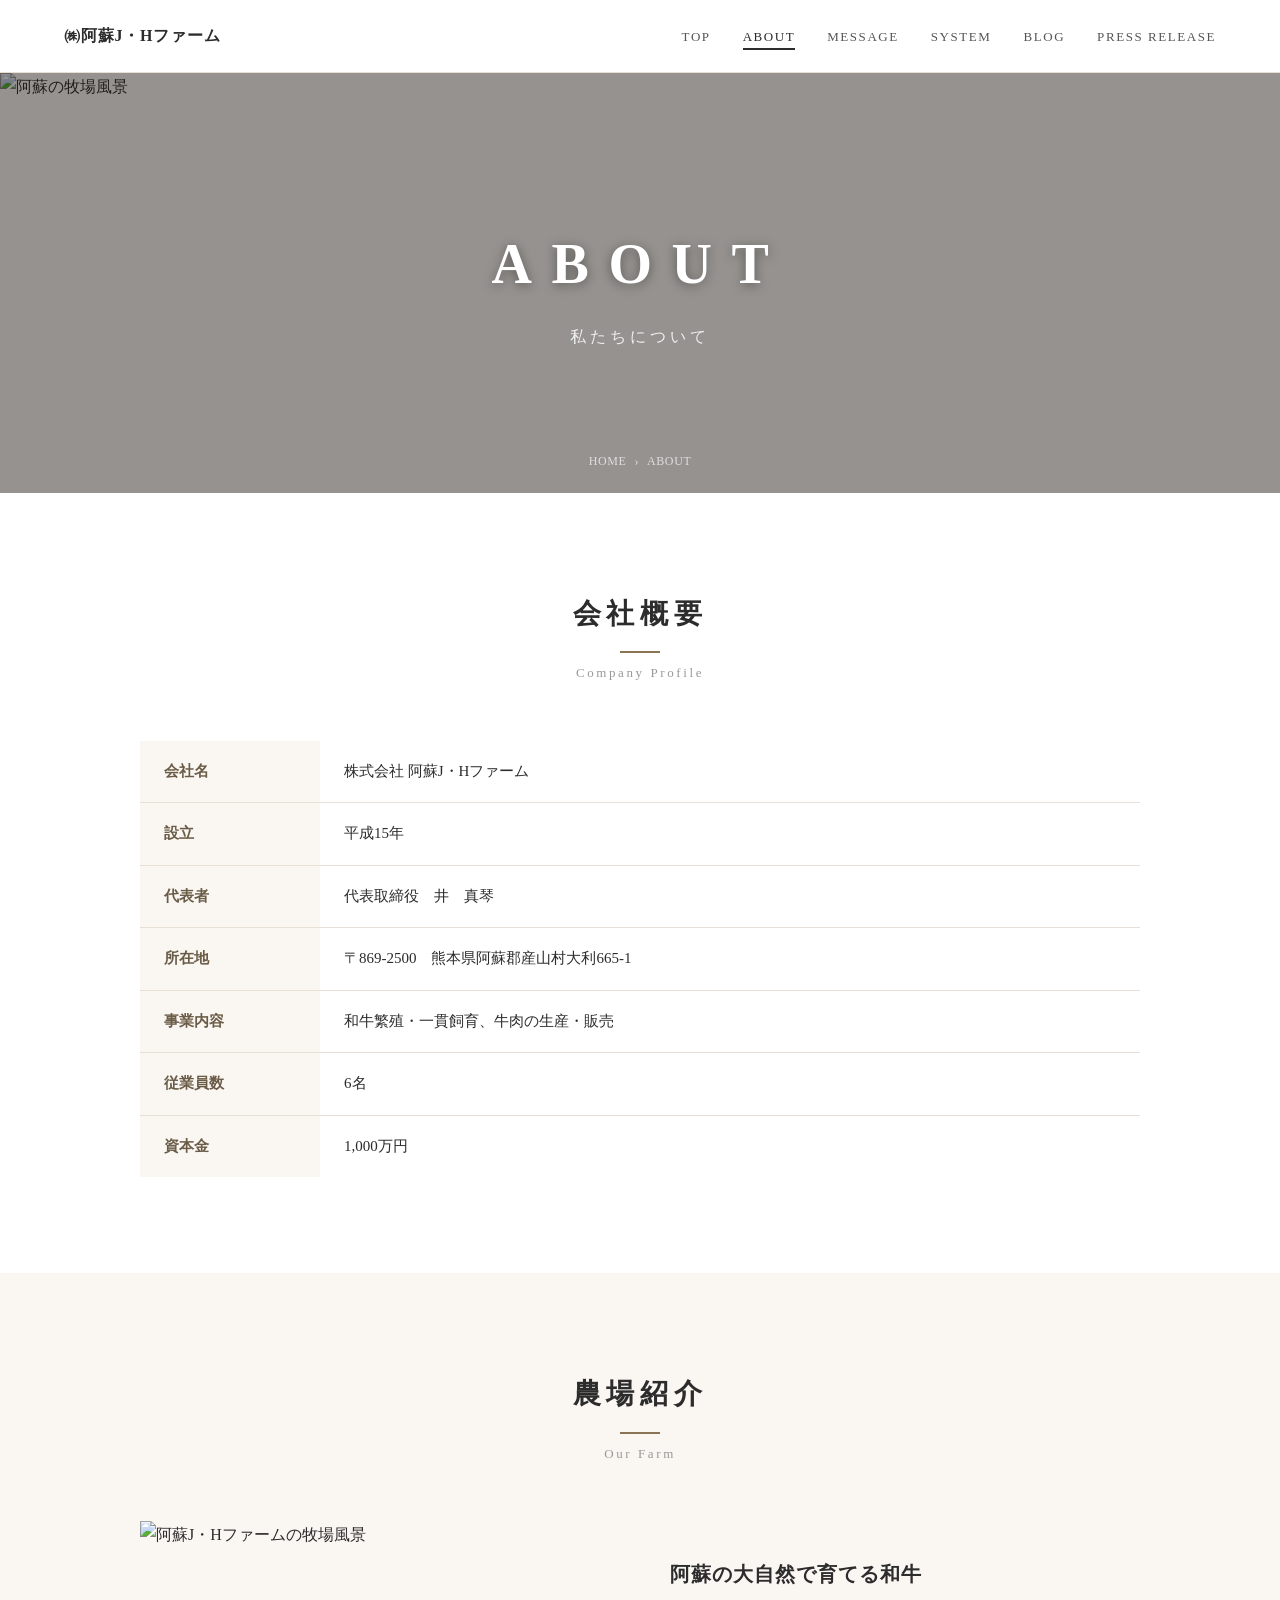
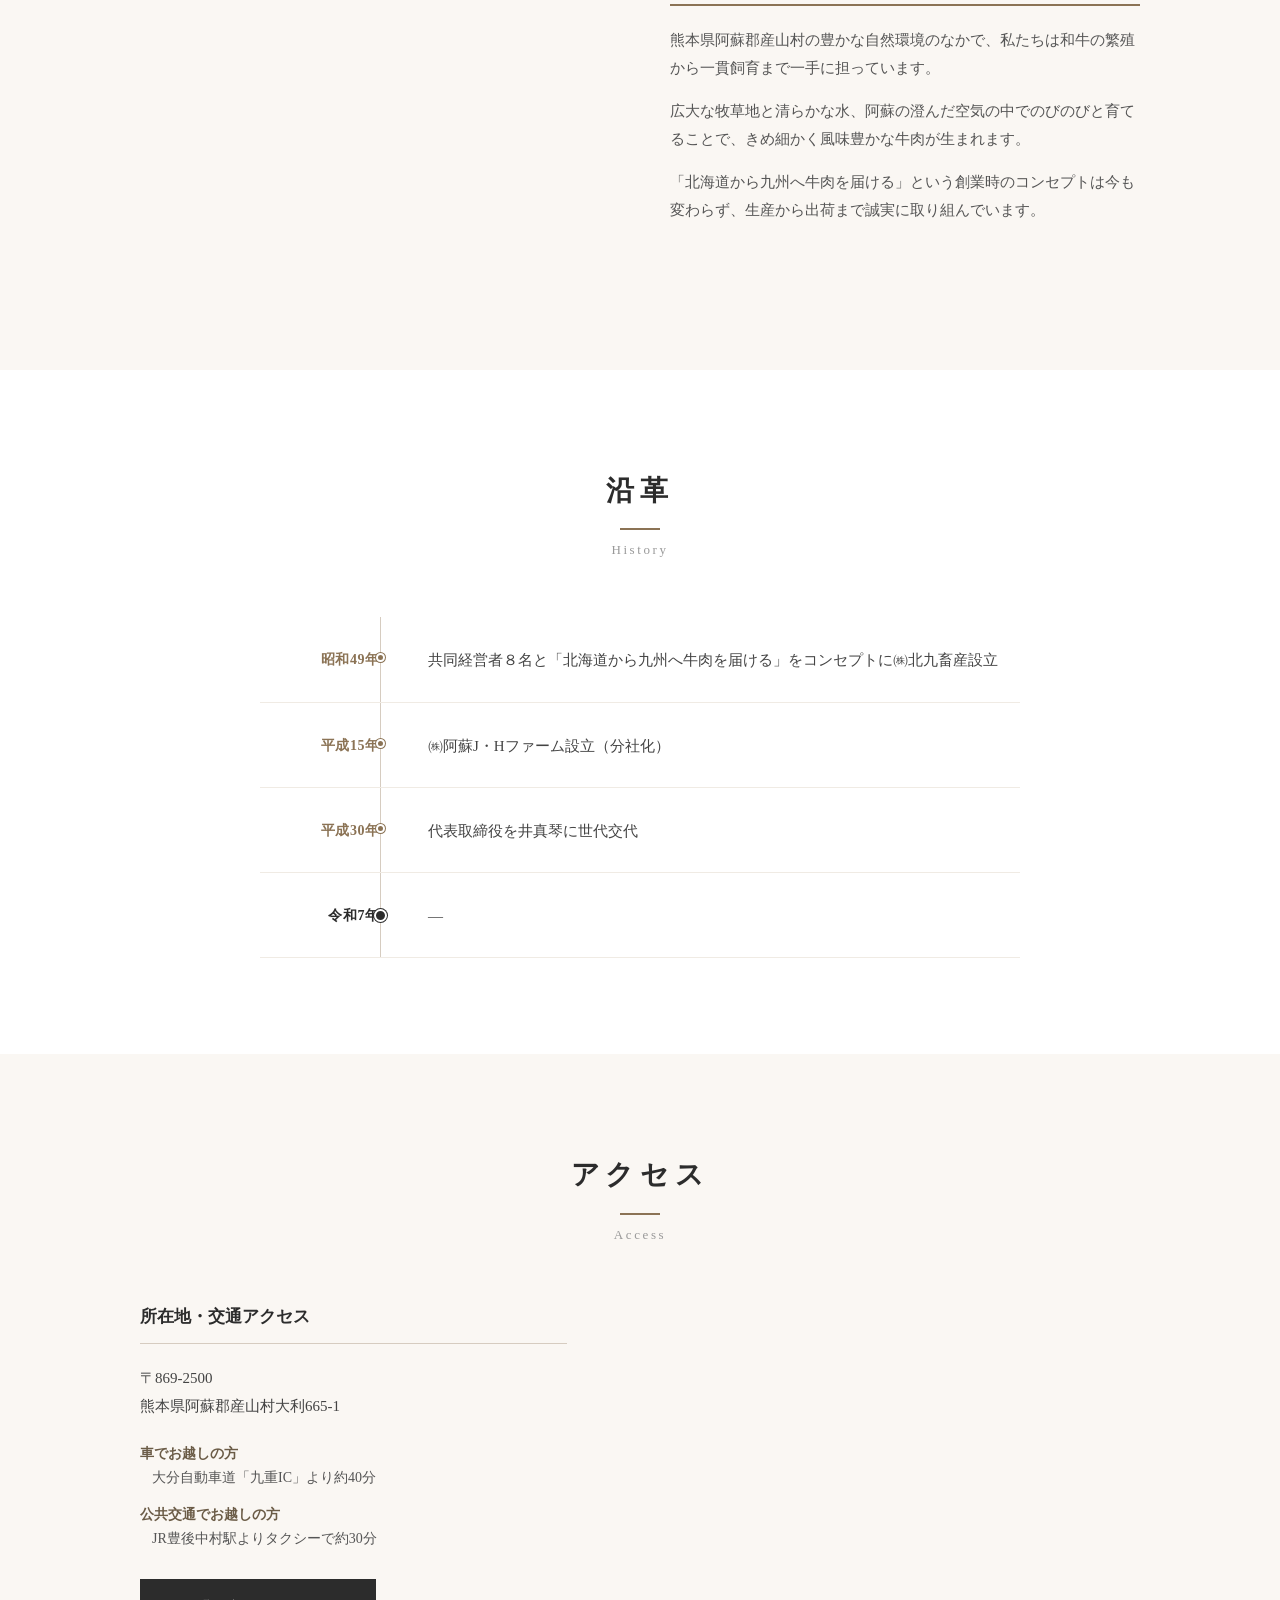
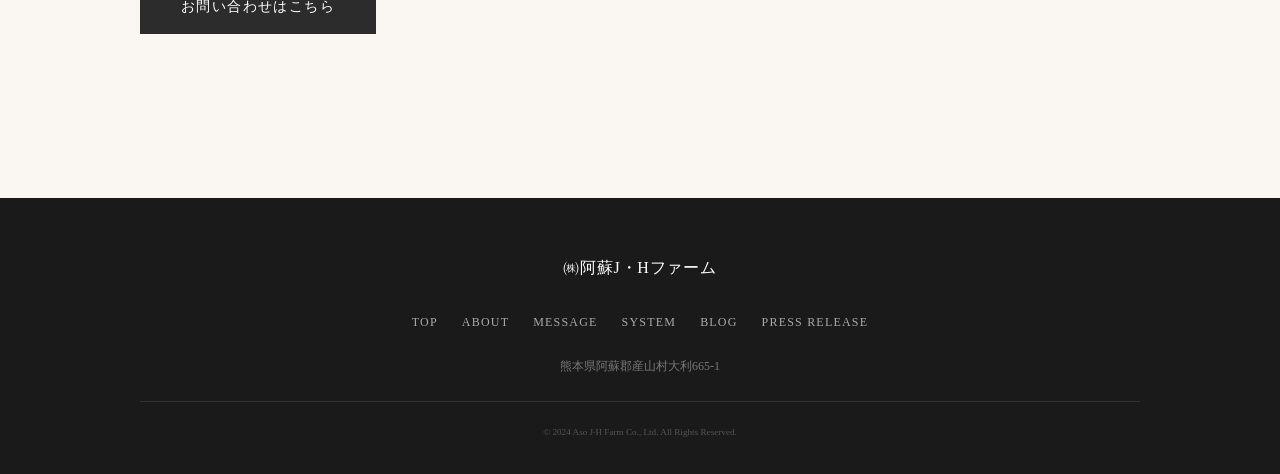
==== about/index.html @ 658981f1 "feat: ABOUTページ初期構築（会社概要・沿革・農場紹介・アクセス）" ====
<!DOCTYPE html>
<html lang="ja">
<head>
  <meta charset="UTF-8">
  <meta name="viewport" content="width=device-width, initial-scale=1.0">
  <title>ABOUT｜㈱阿蘇J・Hファーム</title>
  <meta name="description" content="㈱阿蘇J・Hファームの会社概要ページ。昭和49年の創業から続く和牛繁殖・一貫飼育の歩みと、熊本県阿蘇郡産山村での農場をご紹介します。">
  <meta property="og:title" content="ABOUT｜㈱阿蘇J・Hファーム">
  <meta property="og:description" content="阿蘇の大自然で育てる和牛。㈱阿蘇J・Hファームの会社概要・沿革・アクセス情報。">
  <meta property="og:type" content="website">
  <link rel="stylesheet" href="../css/style.css">
  <link rel="stylesheet" href="about.css">
</head>
<body>

  <!-- ===== HEADER ===== -->
  <header class="site-header">
    <div class="header-inner">
      <div class="logo">
        <a href="../index.html">
          <span class="logo-text">㈱阿蘇J・Hファーム</span>
        </a>
      </div>
      <nav class="global-nav">
        <ul>
          <li><a href="../index.html">TOP</a></li>
          <li><a href="index.html" class="active" aria-current="page">ABOUT</a></li>
          <li><a href="../message/index.html">MESSAGE</a></li>
          <li><a href="../system/index.html">SYSTEM</a></li>
          <li><a href="../blog/index.html">BLOG</a></li>
          <li><a href="../press/index.html">PRESS RELEASE</a></li>
        </ul>
      </nav>
      <button class="hamburger" aria-label="メニュー" aria-expanded="false">
        <span></span><span></span><span></span>
      </button>
    </div>
  </header>

  <main>

    <!-- ===== PAGE HERO ===== -->
    <section class="page-hero">
      <div class="page-hero__bg">
        <img src="../images/hero_about.jpg" alt="阿蘇の牧場風景" loading="eager">
        <div class="page-hero__overlay"></div>
      </div>
      <div class="page-hero__content">
        <h1 class="page-hero__title">ABOUT</h1>
        <p class="page-hero__sub">私たちについて</p>
      </div>
      <nav class="breadcrumb" aria-label="パンくずリスト">
        <ol>
          <li><a href="../index.html">HOME</a></li>
          <li aria-current="page">ABOUT</li>
        </ol>
      </nav>
    </section>

    <!-- ===== 会社概要 ===== -->
    <section class="section company-profile">
      <div class="section-inner">
        <div class="section-head">
          <h2 class="section-title">会社概要</h2>
          <p class="section-sub">Company Profile</p>
        </div>
        <table class="profile-table">
          <tbody>
            <tr>
              <th scope="row">会社名</th>
              <td>株式会社 阿蘇J・Hファーム</td>
            </tr>
            <tr>
              <th scope="row">設立</th>
              <td>平成15年</td>
            </tr>
            <tr>
              <th scope="row">代表者</th>
              <td>代表取締役　井　真琴</td>
            </tr>
            <tr>
              <th scope="row">所在地</th>
              <td>〒869-2500　熊本県阿蘇郡産山村大利665-1</td>
            </tr>
            <tr>
              <th scope="row">事業内容</th>
              <td>和牛繁殖・一貫飼育、牛肉の生産・販売</td>
            </tr>
            <tr>
              <th scope="row">従業員数</th>
              <td>6名</td>
            </tr>
            <tr>
              <th scope="row">資本金</th>
              <td>1,000万円</td>
            </tr>
          </tbody>
        </table>
      </div>
    </section>

    <!-- ===== 農場紹介 ===== -->
    <section class="section farm-intro">
      <div class="section-inner">
        <div class="section-head">
          <h2 class="section-title">農場紹介</h2>
          <p class="section-sub">Our Farm</p>
        </div>
        <div class="farm-intro__grid">
          <div class="farm-intro__image">
            <img src="../images/farm_01.jpg" alt="阿蘇J・Hファームの牧場風景" loading="lazy">
          </div>
          <div class="farm-intro__text">
            <h3>阿蘇の大自然で育てる和牛</h3>
            <p>熊本県阿蘇郡産山村の豊かな自然環境のなかで、私たちは和牛の繁殖から一貫飼育まで一手に担っています。</p>
            <p>広大な牧草地と清らかな水、阿蘇の澄んだ空気の中でのびのびと育てることで、きめ細かく風味豊かな牛肉が生まれます。</p>
            <p>「北海道から九州へ牛肉を届ける」という創業時のコンセプトは今も変わらず、生産から出荷まで誠実に取り組んでいます。</p>
          </div>
        </div>
      </div>
    </section>

    <!-- ===== 沿革 ===== -->
    <section class="section history">
      <div class="section-inner">
        <div class="section-head">
          <h2 class="section-title">沿革</h2>
          <p class="section-sub">History</p>
        </div>
        <ol class="timeline">
          <li class="timeline__item">
            <div class="timeline__year">昭和49年</div>
            <div class="timeline__content">
              共同経営者８名と「北海道から九州へ牛肉を届ける」をコンセプトに㈱北九畜産設立
            </div>
          </li>
          <li class="timeline__item">
            <div class="timeline__year">平成15年</div>
            <div class="timeline__content">
              ㈱阿蘇J・Hファーム設立（分社化）
            </div>
          </li>
          <li class="timeline__item">
            <div class="timeline__year">平成30年</div>
            <div class="timeline__content">
              代表取締役を井真琴に世代交代
            </div>
          </li>
          <li class="timeline__item timeline__item--current">
            <div class="timeline__year">令和7年</div>
            <div class="timeline__content">
              ―
            </div>
          </li>
        </ol>
      </div>
    </section>

    <!-- ===== アクセス ===== -->
    <section class="section access">
      <div class="section-inner">
        <div class="section-head">
          <h2 class="section-title">アクセス</h2>
          <p class="section-sub">Access</p>
        </div>
        <div class="access__grid">
          <div class="access__info">
            <h3>所在地・交通アクセス</h3>
            <address>
              <p>〒869-2500<br>熊本県阿蘇郡産山村大利665-1</p>
            </address>
            <dl class="access__detail">
              <dt>車でお越しの方</dt>
              <dd>大分自動車道「九重IC」より約40分</dd>
              <dt>公共交通でお越しの方</dt>
              <dd>JR豊後中村駅よりタクシーで約30分</dd>
            </dl>
            <a href="../contact/index.html" class="btn btn--primary">お問い合わせはこちら</a>
          </div>
          <div class="access__map">
            <iframe
              src="https://www.google.com/maps/embed?pb=!1m18!1m12!1m3!1d3303!2d131.16!3d33.07!2m3!1f0!2f0!3f0!3m2!1i1024!2i768!4f13.1!3m3!1m2!1s0x0%3A0x0!2z54aK5Lq65bSO6YeO6YGO5p2x5bCP5p2-6KW_5aOr!5e0!3m2!1sja!2sjp!4v1234567890"
              width="100%"
              height="400"
              style="border:0;"
              allowfullscreen=""
              loading="lazy"
              referrerpolicy="no-referrer-when-downgrade"
              title="㈱阿蘇J・Hファーム 地図">
            </iframe>
          </div>
        </div>
      </div>
    </section>

  </main>

  <!-- ===== FOOTER ===== -->
  <footer class="site-footer">
    <div class="footer-inner">
      <div class="footer-logo">
        <span>㈱阿蘇J・Hファーム</span>
      </div>
      <nav class="footer-nav" aria-label="フッターナビゲーション">
        <ul>
          <li><a href="../index.html">TOP</a></li>
          <li><a href="index.html">ABOUT</a></li>
          <li><a href="../message/index.html">MESSAGE</a></li>
          <li><a href="../system/index.html">SYSTEM</a></li>
          <li><a href="../blog/index.html">BLOG</a></li>
          <li><a href="../press/index.html">PRESS RELEASE</a></li>
        </ul>
      </nav>
      <p class="footer-address">熊本県阿蘇郡産山村大利665-1</p>
      <p class="footer-copy"><small>&copy; 2024 Aso J&middot;H Farm Co., Ltd. All Rights Reserved.</small></p>
    </div>
  </footer>

  <script>
    // ハンバーガーメニュー
    const hamburger = document.querySelector('.hamburger');
    const nav = document.querySelector('.global-nav');
    hamburger.addEventListener('click', () => {
      const expanded = hamburger.getAttribute('aria-expanded') === 'true';
      hamburger.setAttribute('aria-expanded', String(!expanded));
      nav.classList.toggle('is-open');
    });
  </script>

</body>
</html>
---- css/style.css ----
/* ===== リセット・ベース ===== */
*, *::before, *::after { box-sizing: border-box; margin: 0; padding: 0; }

html { font-size: 16px; scroll-behavior: smooth; }

body {
  font-family: 'Noto Serif JP', 'Hiragino Mincho ProN', 'Yu Mincho', serif;
  color: #2c2c2c;
  background: #fff;
  line-height: 1.8;
}

img { max-width: 100%; height: auto; display: block; }
a { color: inherit; text-decoration: none; }
ul, ol { list-style: none; }
address { font-style: normal; }

/* ===== HEADER ===== */
.site-header {
  position: sticky;
  top: 0;
  z-index: 100;
  background: #fff;
  border-bottom: 1px solid #e8e0d6;
}

.header-inner {
  max-width: 1200px;
  margin: 0 auto;
  padding: 0 24px;
  height: 72px;
  display: flex;
  align-items: center;
  justify-content: space-between;
}

.logo-text {
  font-size: 1rem;
  font-weight: 700;
  letter-spacing: 0.05em;
  color: #2c2c2c;
}

.global-nav ul {
  display: flex;
  gap: 32px;
}

.global-nav a {
  font-size: 0.8125rem;
  letter-spacing: 0.12em;
  color: #555;
  padding-bottom: 4px;
  transition: color 0.2s;
}

.global-nav a:hover,
.global-nav a.active {
  color: #2c2c2c;
  border-bottom: 2px solid #2c2c2c;
}

/* ハンバーガー（モバイル） */
.hamburger {
  display: none;
  flex-direction: column;
  gap: 5px;
  background: none;
  border: none;
  cursor: pointer;
  padding: 4px;
}
.hamburger span {
  display: block;
  width: 24px;
  height: 2px;
  background: #2c2c2c;
  transition: 0.3s;
}

/* ===== SECTION 共通 ===== */
.section {
  padding: 96px 24px;
}

.section-inner {
  max-width: 1000px;
  margin: 0 auto;
}

.section-head {
  text-align: center;
  margin-bottom: 56px;
}

.section-title {
  font-size: 1.75rem;
  font-weight: 700;
  letter-spacing: 0.2em;
  color: #2c2c2c;
  margin-bottom: 8px;
}

.section-title::after {
  content: '';
  display: block;
  width: 40px;
  height: 2px;
  background: #8b7355;
  margin: 12px auto 0;
}

.section-sub {
  font-size: 0.8125rem;
  letter-spacing: 0.2em;
  color: #999;
  margin-top: 8px;
}

/* ===== ボタン ===== */
.btn {
  display: inline-block;
  padding: 14px 40px;
  font-size: 0.875rem;
  letter-spacing: 0.1em;
  border: 1px solid #2c2c2c;
  transition: background 0.25s, color 0.25s;
  cursor: pointer;
}

.btn--primary {
  background: #2c2c2c;
  color: #fff;
}

.btn--primary:hover {
  background: #555;
  border-color: #555;
}

/* ===== FOOTER ===== */
.site-footer {
  background: #1a1a1a;
  color: #aaa;
  padding: 56px 24px 32px;
}

.footer-inner {
  max-width: 1000px;
  margin: 0 auto;
  text-align: center;
}

.footer-logo {
  font-size: 1rem;
  color: #fff;
  margin-bottom: 24px;
  letter-spacing: 0.05em;
}

.footer-nav ul {
  display: flex;
  flex-wrap: wrap;
  justify-content: center;
  gap: 8px 24px;
  margin-bottom: 20px;
}

.footer-nav a {
  font-size: 0.75rem;
  letter-spacing: 0.1em;
  color: #aaa;
  transition: color 0.2s;
}

.footer-nav a:hover { color: #fff; }

.footer-address {
  font-size: 0.75rem;
  margin-bottom: 24px;
  color: #777;
}

.footer-copy {
  font-size: 0.6875rem;
  color: #555;
  border-top: 1px solid #333;
  padding-top: 20px;
}

/* ===== レスポンシブ ===== */
@media (max-width: 768px) {
  .global-nav {
    display: none;
    position: absolute;
    top: 72px;
    left: 0;
    width: 100%;
    background: #fff;
    border-bottom: 1px solid #e8e0d6;
    padding: 16px 24px 24px;
  }
  .global-nav.is-open { display: block; }
  .global-nav ul { flex-direction: column; gap: 0; }
  .global-nav a { display: block; padding: 12px 0; font-size: 0.9rem; border-bottom: 1px solid #f0ebe4; }
  .global-nav a.active { border-bottom: 1px solid #f0ebe4; color: #2c2c2c; font-weight: 700; }
  .hamburger { display: flex; }
  .section { padding: 64px 16px; }
  .section-title { font-size: 1.4rem; }
}
---- about/about.css ----
/* ===== PAGE HERO ===== */
.page-hero {
  position: relative;
  height: 420px;
  display: flex;
  align-items: center;
  justify-content: center;
  overflow: hidden;
}

.page-hero__bg {
  position: absolute;
  inset: 0;
}

.page-hero__bg img {
  width: 100%;
  height: 100%;
  object-fit: cover;
}

.page-hero__overlay {
  position: absolute;
  inset: 0;
  background: rgba(20, 15, 8, 0.45);
}

.page-hero__content {
  position: relative;
  text-align: center;
  color: #fff;
}

.page-hero__title {
  font-size: 3.5rem;
  font-weight: 700;
  letter-spacing: 0.35em;
  text-shadow: 0 2px 12px rgba(0,0,0,0.4);
}

.page-hero__sub {
  font-size: 1rem;
  letter-spacing: 0.25em;
  margin-top: 8px;
  opacity: 0.85;
}

.breadcrumb {
  position: absolute;
  bottom: 20px;
  left: 50%;
  transform: translateX(-50%);
}

.breadcrumb ol {
  display: flex;
  gap: 8px;
  font-size: 0.75rem;
  color: rgba(255,255,255,0.7);
  letter-spacing: 0.05em;
}

.breadcrumb a { color: rgba(255,255,255,0.7); }
.breadcrumb a:hover { color: #fff; }
.breadcrumb li + li::before { content: '›'; margin-right: 8px; }

/* ===== 会社概要テーブル ===== */
.company-profile { background: #fff; }

.profile-table {
  width: 100%;
  border-collapse: collapse;
}

.profile-table th,
.profile-table td {
  padding: 18px 24px;
  text-align: left;
  border-bottom: 1px solid #e8e0d6;
  font-size: 0.9375rem;
  line-height: 1.7;
  vertical-align: top;
}

.profile-table th {
  width: 180px;
  color: #6b5c47;
  font-weight: 700;
  background: #faf7f3;
  white-space: nowrap;
}

.profile-table tr:last-child th,
.profile-table tr:last-child td {
  border-bottom: none;
}

/* ===== 農場紹介 ===== */
.farm-intro { background: #faf7f3; }

.farm-intro__grid {
  display: grid;
  grid-template-columns: 1fr 1fr;
  gap: 60px;
  align-items: center;
}

.farm-intro__image img {
  width: 100%;
  aspect-ratio: 4/3;
  object-fit: cover;
}

.farm-intro__text h3 {
  font-size: 1.25rem;
  font-weight: 700;
  letter-spacing: 0.05em;
  color: #2c2c2c;
  margin-bottom: 20px;
  padding-bottom: 12px;
  border-bottom: 2px solid #8b7355;
}

.farm-intro__text p {
  font-size: 0.9375rem;
  color: #555;
  margin-bottom: 14px;
  line-height: 1.9;
}

/* ===== 沿革 タイムライン ===== */
.history { background: #fff; }

.timeline {
  position: relative;
  max-width: 760px;
  margin: 0 auto;
}

.timeline::before {
  content: '';
  position: absolute;
  left: 120px;
  top: 0;
  bottom: 0;
  width: 1px;
  background: #d6ccc0;
}

.timeline__item {
  display: flex;
  gap: 48px;
  padding: 28px 0;
  border-bottom: 1px solid #f0ebe4;
  position: relative;
}

.timeline__item::after {
  content: '';
  position: absolute;
  left: 116px;
  top: 36px;
  width: 9px;
  height: 9px;
  border-radius: 50%;
  background: #8b7355;
  border: 2px solid #fff;
  box-shadow: 0 0 0 1px #8b7355;
}

.timeline__item--current::after {
  background: #2c2c2c;
  box-shadow: 0 0 0 1px #2c2c2c;
  width: 13px;
  height: 13px;
  left: 114px;
}

.timeline__year {
  min-width: 120px;
  font-size: 0.875rem;
  font-weight: 700;
  color: #8b7355;
  letter-spacing: 0.05em;
  padding-top: 2px;
  text-align: right;
  padding-right: 0;
}

.timeline__item--current .timeline__year {
  color: #2c2c2c;
}

.timeline__content {
  font-size: 0.9375rem;
  color: #444;
  line-height: 1.75;
  padding-top: 2px;
}

/* ===== アクセス ===== */
.access { background: #faf7f3; }

.access__grid {
  display: grid;
  grid-template-columns: 1fr 1.2fr;
  gap: 60px;
  align-items: start;
}

.access__info h3 {
  font-size: 1.0625rem;
  font-weight: 700;
  color: #2c2c2c;
  margin-bottom: 20px;
  padding-bottom: 10px;
  border-bottom: 1px solid #d6ccc0;
}

.access__info address {
  font-size: 0.9375rem;
  color: #444;
  margin-bottom: 20px;
  line-height: 1.9;
}

.access__detail {
  font-size: 0.875rem;
  color: #555;
  margin-bottom: 28px;
}

.access__detail dt {
  font-weight: 700;
  color: #6b5c47;
  margin-top: 12px;
}

.access__detail dd {
  margin-left: 12px;
  line-height: 1.7;
}

.access__map iframe {
  width: 100%;
  height: 400px;
  border: 0;
  display: block;
}

/* ===== レスポンシブ ===== */
@media (max-width: 768px) {
  .page-hero { height: 300px; }
  .page-hero__title { font-size: 2.5rem; }

  .farm-intro__grid,
  .access__grid { grid-template-columns: 1fr; gap: 32px; }

  .profile-table th { width: 100px; padding: 14px 12px; font-size: 0.875rem; }
  .profile-table td { padding: 14px 12px; font-size: 0.875rem; }

  .timeline::before { left: 80px; }
  .timeline__item::after { left: 76px; }
  .timeline__item--current::after { left: 74px; }
  .timeline__year { min-width: 80px; font-size: 0.8125rem; }
  .timeline__item { gap: 28px; }
}
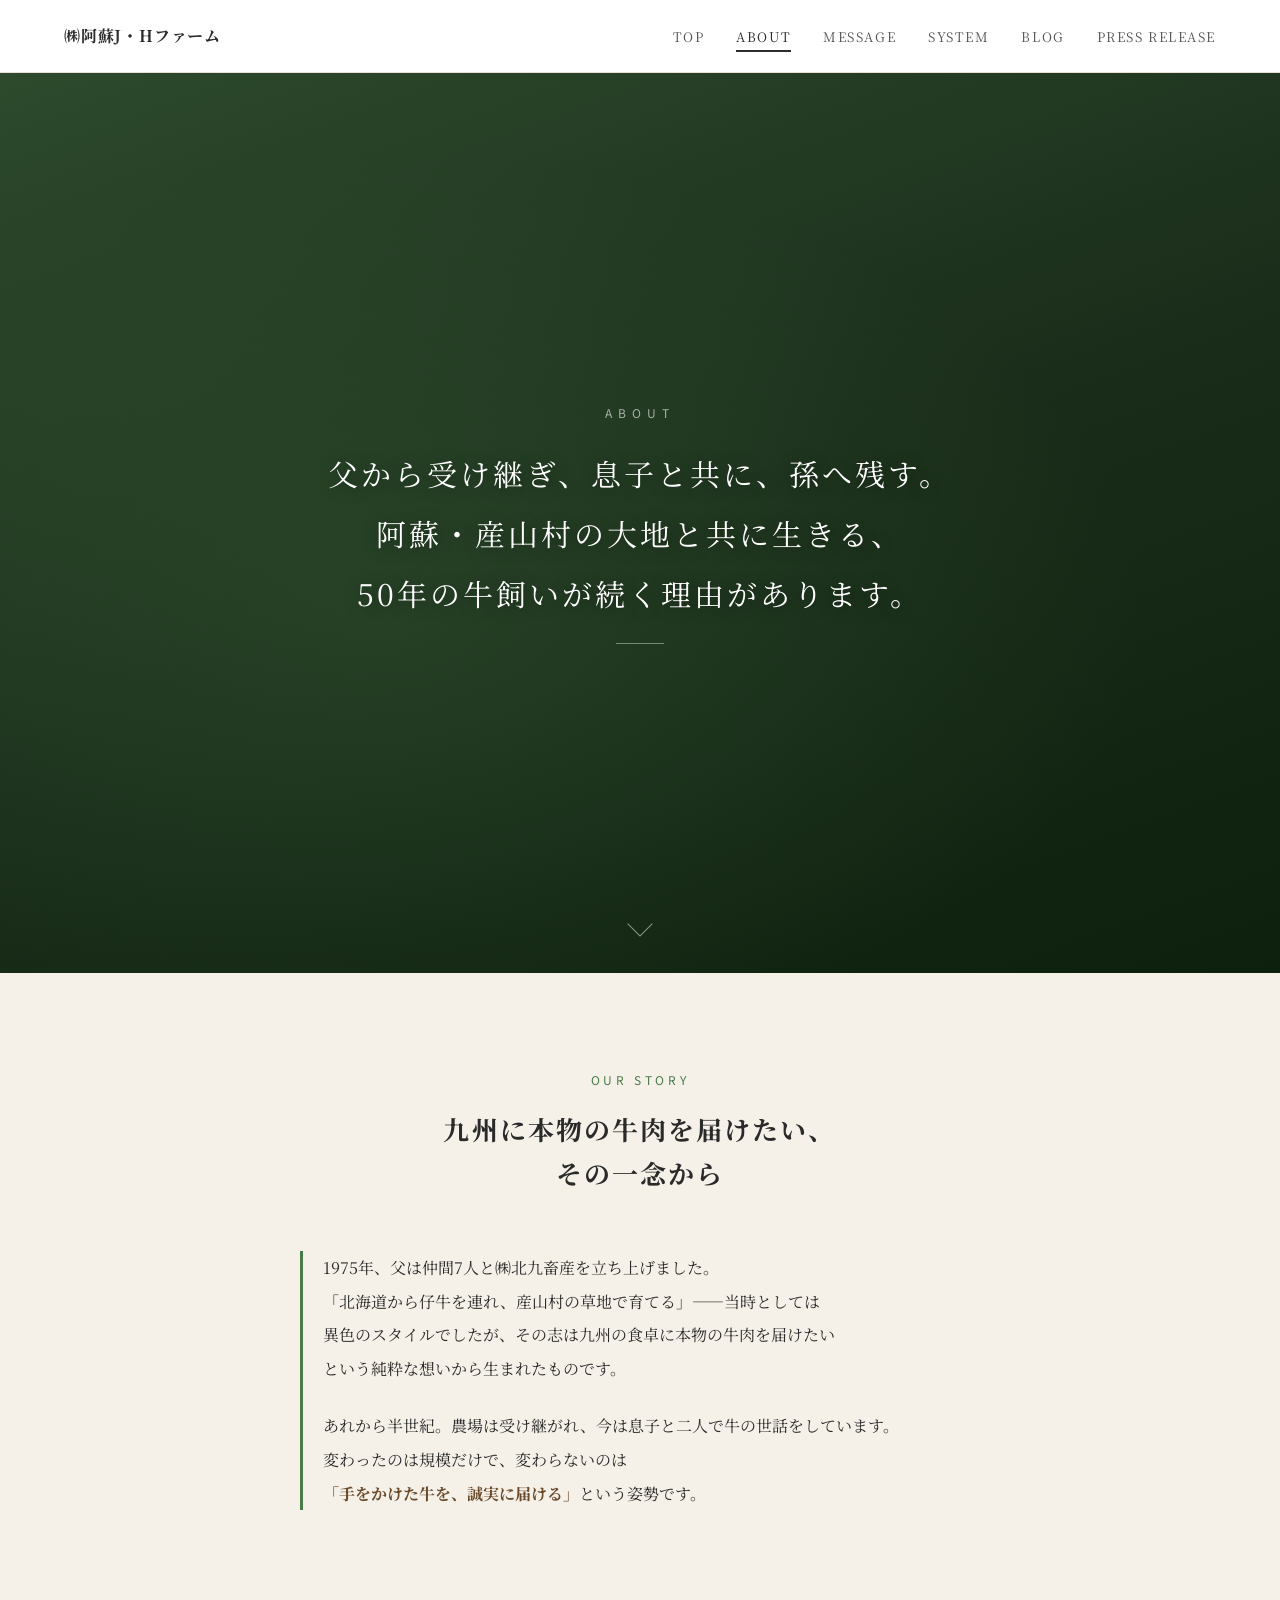
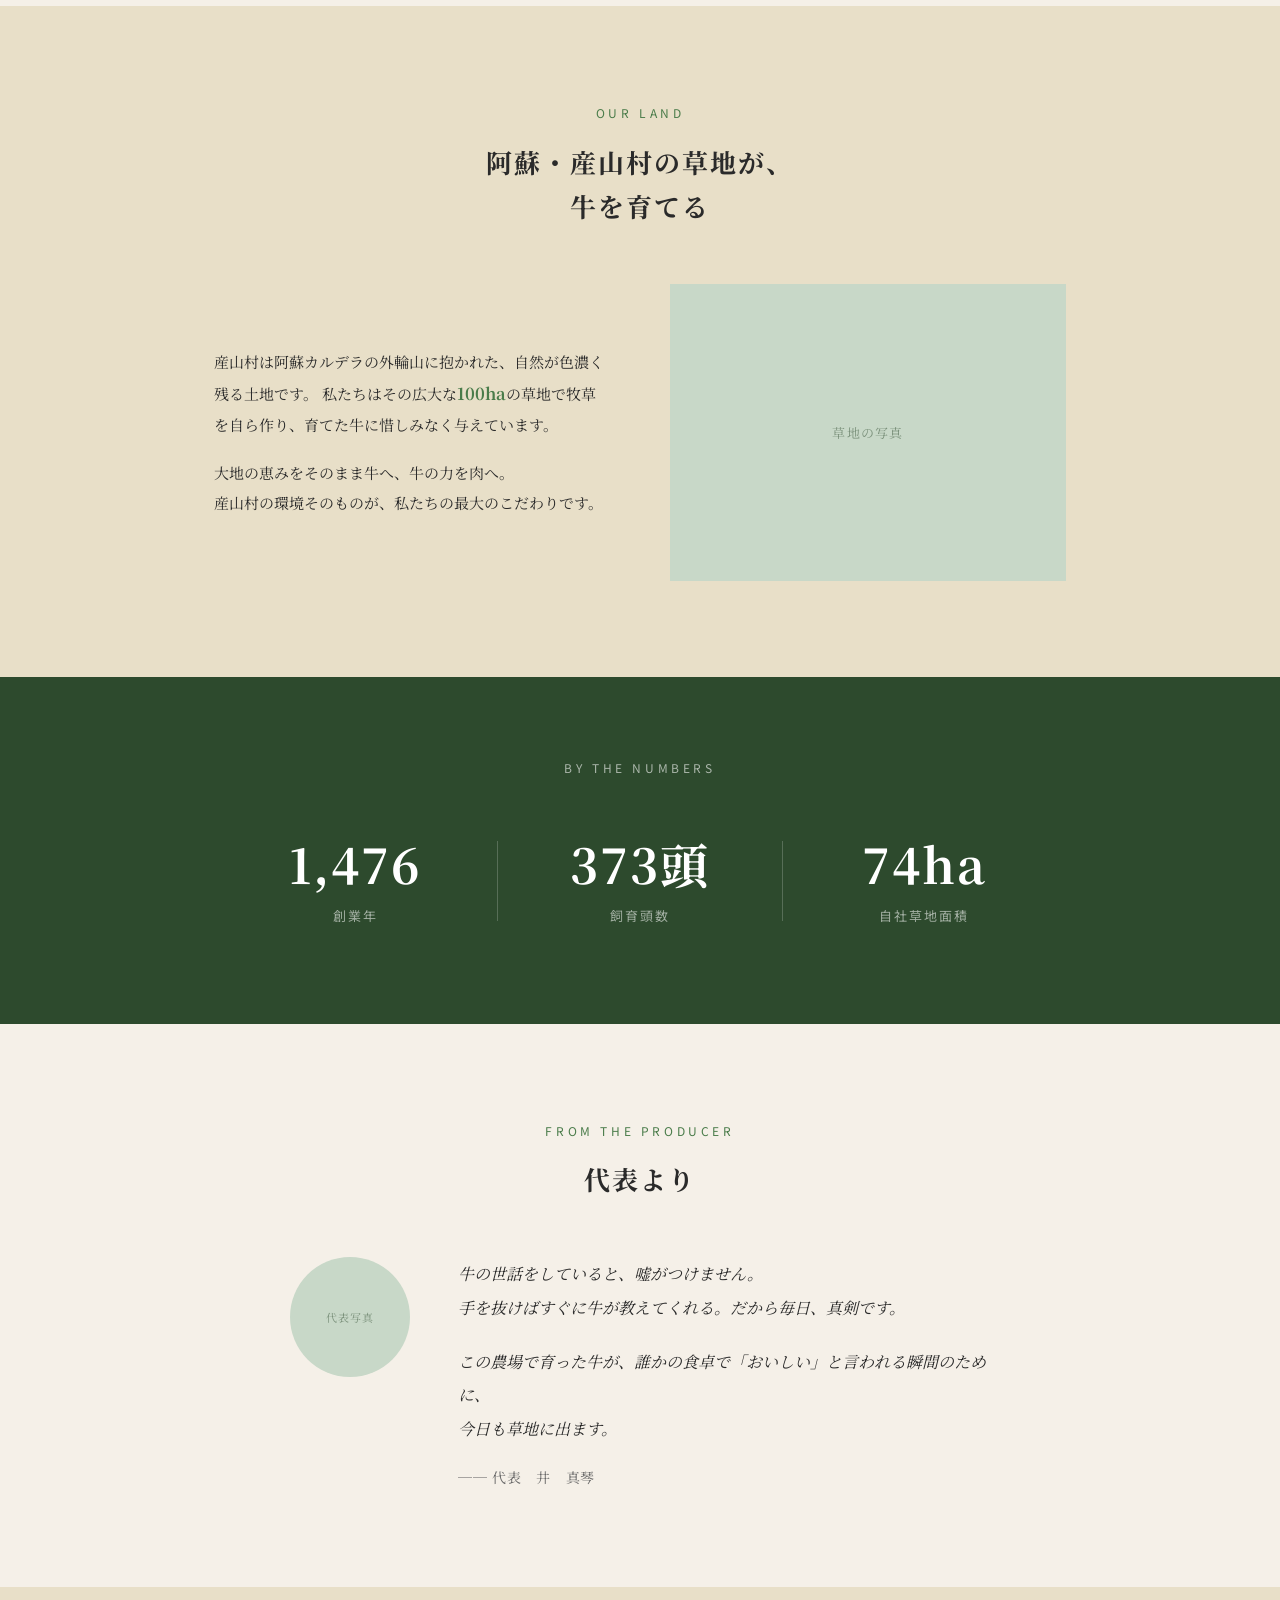
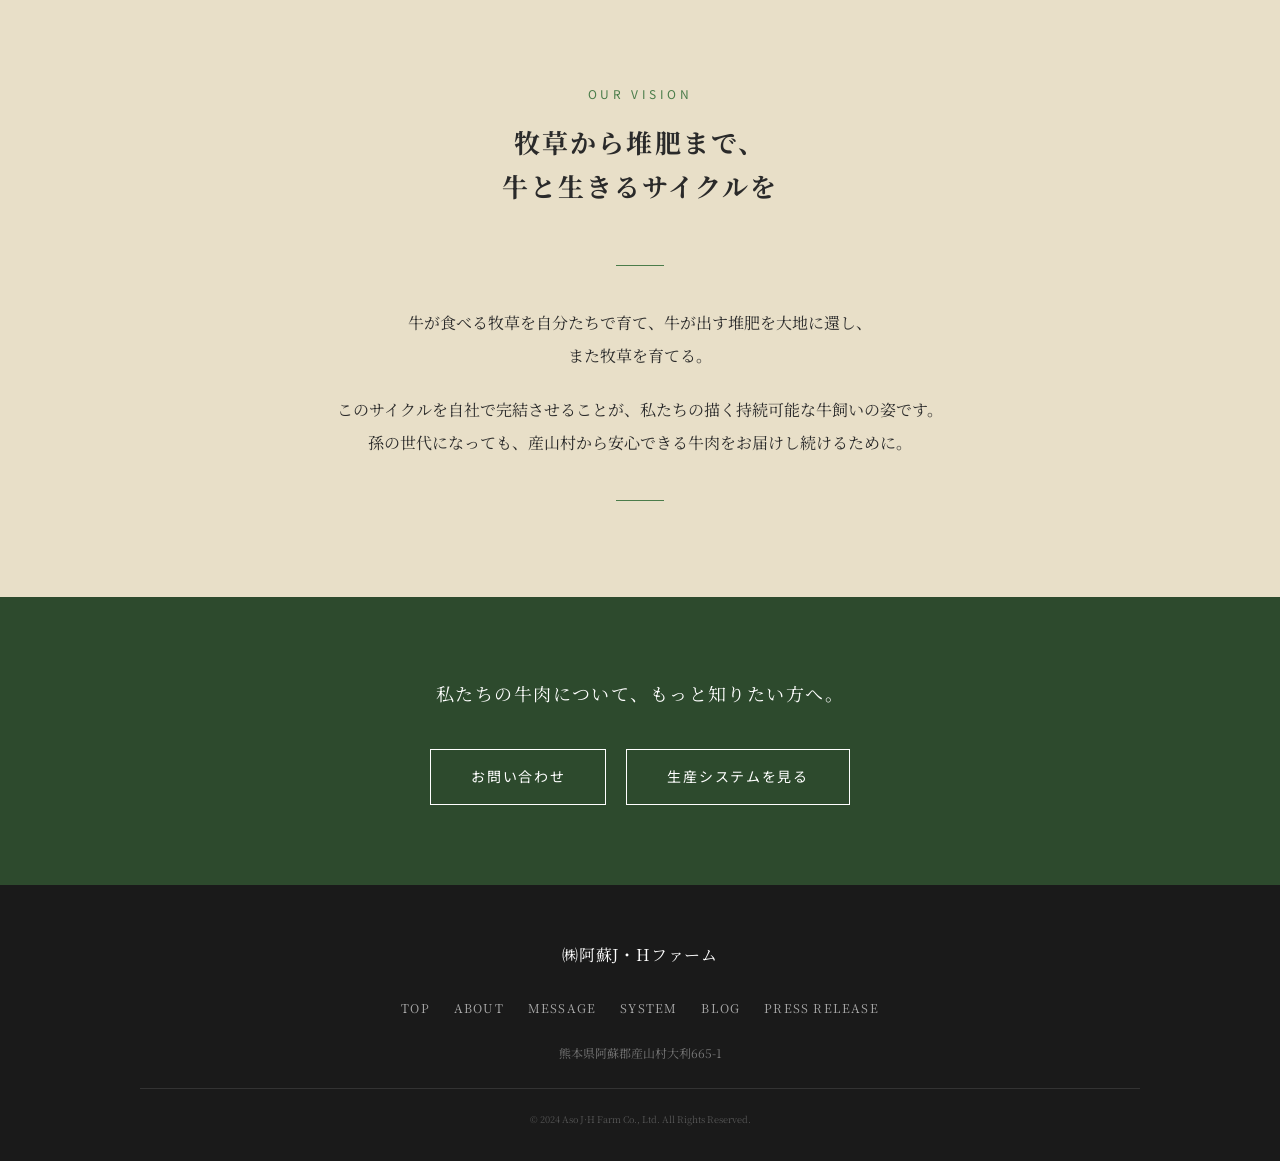
==== commit 79c7113f: "feat: ABOUTページをリニューアル（ストーリー・数字・ビジョン構成） - ヒーロー・創業ストーリー・農場環境・BY THE NUMBERS・代表メッセージ・ビジョン・CTAの7セクション構成 " ====
--- a/about/index.html
+++ b/about/index.html
@@ -2,13 +2,20 @@
 <html lang="ja">
 <head>
   <meta charset="UTF-8">
-  <meta name="viewport" content="width=device-width, initial-scale=1.0">
+  <meta name="viewport" content="width=device-width, initial-scale=1">
   <title>ABOUT｜㈱阿蘇J・Hファーム</title>
-  <meta name="description" content="㈱阿蘇J・Hファームの会社概要ページ。昭和49年の創業から続く和牛繁殖・一貫飼育の歩みと、熊本県阿蘇郡産山村での農場をご紹介します。">
+  <meta name="description" content="㈱阿蘇J・Hファームについて。1975年の創業から続く三世代の牛飼い。熊本県阿蘇郡産山村100haの草地で、誠実に牛と向き合い続ける農場の物語。">
   <meta property="og:title" content="ABOUT｜㈱阿蘇J・Hファーム">
-  <meta property="og:description" content="阿蘇の大自然で育てる和牛。㈱阿蘇J・Hファームの会社概要・沿革・アクセス情報。">
+  <meta property="og:description" content="父から受け継ぎ、息子と共に、孫へ残す。阿蘇・産山村の大地と共に生きる50年の牛飼いが続く理由があります。">
   <meta property="og:type" content="website">
+  <meta property="og:url" content="https://aso-jh-farm.jp/about/">
+  <!-- Google Fonts -->
+  <link rel="preconnect" href="https://fonts.googleapis.com">
+  <link rel="preconnect" href="https://fonts.gstatic.com" crossorigin>
+  <link href="https://fonts.googleapis.com/css2?family=Noto+Sans+JP:wght@400&family=Noto+Serif+JP:wght@400;700&display=swap" rel="stylesheet">
+  <!-- サイト共通CSS -->
   <link rel="stylesheet" href="../css/style.css">
+  <!-- ABOUTページ専用CSS -->
   <link rel="stylesheet" href="about.css">
 </head>
 <body>
@@ -39,159 +46,160 @@
 
   <main>
 
-    <!-- ===== PAGE HERO ===== -->
-    <section class="page-hero">
-      <div class="page-hero__bg">
-        <img src="../images/hero_about.jpg" alt="阿蘇の牧場風景" loading="eager">
-        <div class="page-hero__overlay"></div>
-      </div>
-      <div class="page-hero__content">
-        <h1 class="page-hero__title">ABOUT</h1>
-        <p class="page-hero__sub">私たちについて</p>
-      </div>
-      <nav class="breadcrumb" aria-label="パンくずリスト">
-        <ol>
-          <li><a href="../index.html">HOME</a></li>
-          <li aria-current="page">ABOUT</li>
-        </ol>
-      </nav>
-    </section>
-
-    <!-- ===== 会社概要 ===== -->
-    <section class="section company-profile">
-      <div class="section-inner">
-        <div class="section-head">
-          <h2 class="section-title">会社概要</h2>
-          <p class="section-sub">Company Profile</p>
-        </div>
-        <table class="profile-table">
-          <tbody>
-            <tr>
-              <th scope="row">会社名</th>
-              <td>株式会社 阿蘇J・Hファーム</td>
-            </tr>
-            <tr>
-              <th scope="row">設立</th>
-              <td>平成15年</td>
-            </tr>
-            <tr>
-              <th scope="row">代表者</th>
-              <td>代表取締役　井　真琴</td>
-            </tr>
-            <tr>
-              <th scope="row">所在地</th>
-              <td>〒869-2500　熊本県阿蘇郡産山村大利665-1</td>
-            </tr>
-            <tr>
-              <th scope="row">事業内容</th>
-              <td>和牛繁殖・一貫飼育、牛肉の生産・販売</td>
-            </tr>
-            <tr>
-              <th scope="row">従業員数</th>
-              <td>6名</td>
-            </tr>
-            <tr>
-              <th scope="row">資本金</th>
-              <td>1,000万円</td>
-            </tr>
-          </tbody>
-        </table>
-      </div>
-    </section>
-
-    <!-- ===== 農場紹介 ===== -->
-    <section class="section farm-intro">
-      <div class="section-inner">
-        <div class="section-head">
-          <h2 class="section-title">農場紹介</h2>
-          <p class="section-sub">Our Farm</p>
-        </div>
-        <div class="farm-intro__grid">
-          <div class="farm-intro__image">
-            <img src="../images/farm_01.jpg" alt="阿蘇J・Hファームの牧場風景" loading="lazy">
-          </div>
-          <div class="farm-intro__text">
-            <h3>阿蘇の大自然で育てる和牛</h3>
-            <p>熊本県阿蘇郡産山村の豊かな自然環境のなかで、私たちは和牛の繁殖から一貫飼育まで一手に担っています。</p>
-            <p>広大な牧草地と清らかな水、阿蘇の澄んだ空気の中でのびのびと育てることで、きめ細かく風味豊かな牛肉が生まれます。</p>
-            <p>「北海道から九州へ牛肉を届ける」という創業時のコンセプトは今も変わらず、生産から出荷まで誠実に取り組んでいます。</p>
-          </div>
-        </div>
-      </div>
-    </section>
-
-    <!-- ===== 沿革 ===== -->
-    <section class="section history">
-      <div class="section-inner">
-        <div class="section-head">
-          <h2 class="section-title">沿革</h2>
-          <p class="section-sub">History</p>
-        </div>
-        <ol class="timeline">
-          <li class="timeline__item">
-            <div class="timeline__year">昭和49年</div>
-            <div class="timeline__content">
-              共同経営者８名と「北海道から九州へ牛肉を届ける」をコンセプトに㈱北九畜産設立
+    <!-- #hero ここから -->
+    <section id="hero" class="about-hero">
+      <div class="about-hero__bg"></div>
+      <div class="about-hero__content">
+        <p class="about-hero__label">ABOUT</p>
+        <h1 class="about-hero__title">
+          父から受け継ぎ、息子と共に、孫へ残す。<br>
+          阿蘇・産山村の大地と共に生きる、<br>
+          50年の牛飼いが続く理由があります。
+        </h1>
+      </div>
+      <div class="about-hero__arrow" aria-hidden="true">
+        <span></span>
+      </div>
+    </section>
+    <!-- #hero ここまで -->
+
+    <!-- #story ここから -->
+    <section id="story" class="about-section about-story">
+      <div class="about-inner">
+        <div class="about-section__head fade-in">
+          <p class="about-section__label">OUR STORY</p>
+          <h2 class="about-section__title">九州に本物の牛肉を届けたい、<br>その一念から</h2>
+        </div>
+        <div class="story-body fade-in">
+          <p>
+            1975年、父は仲間7人と㈱北九畜産を立ち上げました。<br>
+            「北海道から仔牛を連れ、産山村の草地で育てる」——当時としては<br class="sp-hide">
+            異色のスタイルでしたが、その志は九州の食卓に本物の牛肉を届けたい<br class="sp-hide">
+            という純粋な想いから生まれたものです。
+          </p>
+          <p>
+            あれから半世紀。農場は受け継がれ、今は息子と二人で牛の世話をしています。<br>
+            変わったのは規模だけで、変わらないのは<br class="sp-hide">
+            <span class="story-emphasis">「手をかけた牛を、誠実に届ける」</span>という姿勢です。
+          </p>
+        </div>
+      </div>
+    </section>
+    <!-- #story ここまで -->
+
+    <!-- #land ここから -->
+    <section id="land" class="about-section about-land">
+      <div class="about-inner">
+        <div class="about-section__head fade-in">
+          <p class="about-section__label">OUR LAND</p>
+          <h2 class="about-section__title">阿蘇・産山村の草地が、<br>牛を育てる</h2>
+        </div>
+        <div class="land-grid fade-in">
+          <div class="land-text">
+            <p>
+              産山村は阿蘇カルデラの外輪山に抱かれた、自然が色濃く残る土地です。
+              私たちはその広大な<span class="land-number">100ha</span>の草地で牧草を自ら作り、育てた牛に惜しみなく与えています。
+            </p>
+            <p>
+              大地の恵みをそのまま牛へ、牛の力を肉へ。<br>
+              産山村の環境そのものが、私たちの最大のこだわりです。
+            </p>
+          </div>
+          <div class="land-photo">
+            <div class="photo-placeholder" aria-label="産山村の草地写真（準備中）">
+              <span>草地の写真</span>
             </div>
-          </li>
-          <li class="timeline__item">
-            <div class="timeline__year">平成15年</div>
-            <div class="timeline__content">
-              ㈱阿蘇J・Hファーム設立（分社化）
+          </div>
+        </div>
+      </div>
+    </section>
+    <!-- #land ここまで -->
+
+    <!-- #numbers ここから -->
+    <section id="numbers" class="about-numbers">
+      <div class="about-inner">
+        <p class="about-section__label about-section__label--light fade-in">BY THE NUMBERS</p>
+        <div class="numbers-grid fade-in">
+          <div class="numbers-card">
+            <p class="numbers-value" data-target="1975" data-suffix="">1975</p>
+            <p class="numbers-desc">創業年</p>
+          </div>
+          <div class="numbers-divider" aria-hidden="true"></div>
+          <div class="numbers-card">
+            <p class="numbers-value" data-target="500" data-suffix="頭">500頭</p>
+            <p class="numbers-desc">飼育頭数</p>
+          </div>
+          <div class="numbers-divider" aria-hidden="true"></div>
+          <div class="numbers-card">
+            <p class="numbers-value" data-target="100" data-suffix="ha">100ha</p>
+            <p class="numbers-desc">自社草地面積</p>
+          </div>
+        </div>
+      </div>
+    </section>
+    <!-- #numbers ここまで -->
+
+    <!-- #message ここから -->
+    <section id="message" class="about-section about-message">
+      <div class="about-inner">
+        <div class="about-section__head fade-in">
+          <p class="about-section__label">FROM THE PRODUCER</p>
+          <h2 class="about-section__title">代表より</h2>
+        </div>
+        <div class="message-grid fade-in">
+          <div class="message-photo">
+            <div class="photo-placeholder photo-placeholder--circle" aria-label="代表写真（準備中）">
+              <span>代表写真</span>
             </div>
-          </li>
-          <li class="timeline__item">
-            <div class="timeline__year">平成30年</div>
-            <div class="timeline__content">
-              代表取締役を井真琴に世代交代
-            </div>
-          </li>
-          <li class="timeline__item timeline__item--current">
-            <div class="timeline__year">令和7年</div>
-            <div class="timeline__content">
-              ―
-            </div>
-          </li>
-        </ol>
-      </div>
-    </section>
-
-    <!-- ===== アクセス ===== -->
-    <section class="section access">
-      <div class="section-inner">
-        <div class="section-head">
-          <h2 class="section-title">アクセス</h2>
-          <p class="section-sub">Access</p>
-        </div>
-        <div class="access__grid">
-          <div class="access__info">
-            <h3>所在地・交通アクセス</h3>
-            <address>
-              <p>〒869-2500<br>熊本県阿蘇郡産山村大利665-1</p>
-            </address>
-            <dl class="access__detail">
-              <dt>車でお越しの方</dt>
-              <dd>大分自動車道「九重IC」より約40分</dd>
-              <dt>公共交通でお越しの方</dt>
-              <dd>JR豊後中村駅よりタクシーで約30分</dd>
-            </dl>
-            <a href="../contact/index.html" class="btn btn--primary">お問い合わせはこちら</a>
-          </div>
-          <div class="access__map">
-            <iframe
-              src="https://www.google.com/maps/embed?pb=!1m18!1m12!1m3!1d3303!2d131.16!3d33.07!2m3!1f0!2f0!3f0!3m2!1i1024!2i768!4f13.1!3m3!1m2!1s0x0%3A0x0!2z54aK5Lq65bSO6YeO6YGO5p2x5bCP5p2-6KW_5aOr!5e0!3m2!1sja!2sjp!4v1234567890"
-              width="100%"
-              height="400"
-              style="border:0;"
-              allowfullscreen=""
-              loading="lazy"
-              referrerpolicy="no-referrer-when-downgrade"
-              title="㈱阿蘇J・Hファーム 地図">
-            </iframe>
-          </div>
-        </div>
-      </div>
-    </section>
+          </div>
+          <blockquote class="message-text">
+            <p>
+              牛の世話をしていると、嘘がつけません。<br>
+              手を抜けばすぐに牛が教えてくれる。だから毎日、真剣です。
+            </p>
+            <p>
+              この農場で育った牛が、誰かの食卓で「おいしい」と言われる瞬間のために、<br>
+              今日も草地に出ます。
+            </p>
+            <footer class="message-name">── 代表　井　真琴</footer>
+          </blockquote>
+        </div>
+      </div>
+    </section>
+    <!-- #message ここまで -->
+
+    <!-- #vision ここから -->
+    <section id="vision" class="about-section about-vision">
+      <div class="about-inner">
+        <div class="about-section__head fade-in">
+          <p class="about-section__label">OUR VISION</p>
+          <h2 class="about-section__title">牧草から堆肥まで、<br>牛と生きるサイクルを</h2>
+        </div>
+        <div class="vision-body fade-in">
+          <p>
+            牛が食べる牧草を自分たちで育て、牛が出す堆肥を大地に還し、<br>
+            また牧草を育てる。
+          </p>
+          <p>
+            このサイクルを自社で完結させることが、私たちの描く持続可能な牛飼いの姿です。<br>
+            孫の世代になっても、産山村から安心できる牛肉をお届けし続けるために。
+          </p>
+        </div>
+      </div>
+    </section>
+    <!-- #vision ここまで -->
+
+    <!-- #cta ここから -->
+    <section id="cta" class="about-cta">
+      <div class="about-inner">
+        <p class="about-cta__text fade-in">私たちの牛肉について、もっと知りたい方へ。</p>
+        <div class="about-cta__buttons fade-in">
+          <a href="../contact/index.html" class="about-btn">お問い合わせ</a>
+          <a href="../system/index.html" class="about-btn">生産システムを見る</a>
+        </div>
+      </div>
+    </section>
+    <!-- #cta ここまで -->
 
   </main>
 
@@ -217,7 +225,7 @@
   </footer>
 
   <script>
-    // ハンバーガーメニュー
+    // ===== ハンバーガーメニュー =====
     const hamburger = document.querySelector('.hamburger');
     const nav = document.querySelector('.global-nav');
     hamburger.addEventListener('click', () => {
@@ -225,6 +233,56 @@
       hamburger.setAttribute('aria-expanded', String(!expanded));
       nav.classList.toggle('is-open');
     });
+
+    // ===== スクロールフェードイン =====
+    const fadeEls = document.querySelectorAll('.fade-in');
+    const fadeObserver = new IntersectionObserver((entries) => {
+      entries.forEach(entry => {
+        if (entry.isIntersecting) {
+          entry.target.classList.add('is-visible');
+          fadeObserver.unobserve(entry.target);
+        }
+      });
+    }, { threshold: 0.15 });
+    fadeEls.forEach(el => fadeObserver.observe(el));
+
+    // ===== 数字カウントアップ =====
+    const numberEls = document.querySelectorAll('.numbers-value');
+    let counted = false;
+
+    const countUp = (el) => {
+      const target = parseInt(el.dataset.target, 10);
+      const suffix = el.dataset.suffix || '';
+      const duration = 1600; // ms
+      const start = performance.now();
+
+      const step = (now) => {
+        const elapsed = now - start;
+        const progress = Math.min(elapsed / duration, 1);
+        // ease out cubic
+        const eased = 1 - Math.pow(1 - progress, 3);
+        const current = Math.floor(eased * target);
+        el.textContent = current.toLocaleString() + suffix;
+        if (progress < 1) requestAnimationFrame(step);
+        else el.textContent = target.toLocaleString() + suffix;
+      };
+      requestAnimationFrame(step);
+    };
+
+    const numbersSection = document.getElementById('numbers');
+    const numbersObserver = new IntersectionObserver((entries) => {
+      entries.forEach(entry => {
+        if (entry.isIntersecting && !counted) {
+          counted = true;
+          numberEls.forEach(el => countUp(el));
+          // フェードインも発火
+          entry.target.querySelectorAll('.fade-in').forEach(el => {
+            el.classList.add('is-visible');
+          });
+        }
+      });
+    }, { threshold: 0.3 });
+    numbersObserver.observe(numbersSection);
   </script>
 
 </body>
--- a/about/about.css
+++ b/about/about.css
@@ -1,267 +1,413 @@
-/* ===== PAGE HERO ===== */
-.page-hero {
+/* ===== CSS変数（ABOUTページ専用カラーパレット） ===== */
+:root {
+  --color-green-deep: #2D4A2D;
+  --color-green-mid:  #4A7C4A;
+  --color-cream:      #F5F0E8;
+  --color-sand:       #E8DFC8;
+  --color-brown:      #6B4A2A;
+  --color-text:       #2A2A2A;
+  --color-text-muted: #666666;
+  --color-white:      #FFFFFF;
+}
+
+/* ===== フェードインアニメーション ===== */
+.fade-in {
+  opacity: 0;
+  transform: translateY(20px);
+  transition: opacity 0.6s ease, transform 0.6s ease;
+}
+.fade-in.is-visible {
+  opacity: 1;
+  transform: translateY(0);
+}
+
+/* ===== 共通レイアウト ===== */
+.about-inner {
+  max-width: 900px;
+  margin: 0 auto;
+  padding: 0 24px;
+}
+
+.about-section {
+  padding: 96px 0;
+}
+
+/* ===== セクション見出し共通 ===== */
+.about-section__label {
+  font-family: 'Noto Sans JP', sans-serif;
+  font-size: 0.75rem;
+  letter-spacing: 0.3em;
+  color: var(--color-green-mid);
+  text-align: center;
+  margin-bottom: 16px;
+}
+.about-section__label--light {
+  color: rgba(255, 255, 255, 0.6);
+}
+
+.about-section__title {
+  font-family: 'Noto Serif JP', serif;
+  font-size: 1.625rem;
+  font-weight: 700;
+  line-height: 1.7;
+  letter-spacing: 0.08em;
+  color: var(--color-text);
+  text-align: center;
+}
+
+.about-section__head {
+  margin-bottom: 56px;
+}
+
+/* ===== #hero：ヒーローセクション ===== */
+.about-hero {
   position: relative;
-  height: 420px;
+  min-height: 100vh;
   display: flex;
   align-items: center;
   justify-content: center;
+  text-align: center;
   overflow: hidden;
 }
 
-.page-hero__bg {
+.about-hero__bg {
   position: absolute;
   inset: 0;
-}
-
-.page-hero__bg img {
-  width: 100%;
-  height: 100%;
-  object-fit: cover;
-}
-
-.page-hero__overlay {
+  background: linear-gradient(160deg, var(--color-green-deep) 0%, #1a2d1a 50%, #0d1f0d 100%);
+}
+
+/* 背景に風合いを加えるオーバーレイ */
+.about-hero__bg::after {
+  content: '';
   position: absolute;
   inset: 0;
-  background: rgba(20, 15, 8, 0.45);
-}
-
-.page-hero__content {
+  background: radial-gradient(ellipse at 30% 60%, rgba(74,124,74,0.25) 0%, transparent 60%);
+}
+
+.about-hero__content {
   position: relative;
-  text-align: center;
-  color: #fff;
-}
-
-.page-hero__title {
-  font-size: 3.5rem;
-  font-weight: 700;
-  letter-spacing: 0.35em;
-  text-shadow: 0 2px 12px rgba(0,0,0,0.4);
-}
-
-.page-hero__sub {
-  font-size: 1rem;
-  letter-spacing: 0.25em;
-  margin-top: 8px;
-  opacity: 0.85;
-}
-
-.breadcrumb {
+  z-index: 1;
+  padding: 80px 24px;
+  max-width: 700px;
+}
+
+.about-hero__label {
+  font-family: 'Noto Sans JP', sans-serif;
+  font-size: 0.75rem;
+  letter-spacing: 0.5em;
+  color: rgba(255, 255, 255, 0.6);
+  margin-bottom: 20px;
+}
+
+/* ヒーロー区切り線 */
+.about-hero__content::after {
+  content: '';
+  display: block;
+  width: 48px;
+  height: 1px;
+  background: rgba(255, 255, 255, 0.4);
+  margin: 20px auto 0;
+}
+
+.about-hero__title {
+  font-family: 'Noto Serif JP', serif;
+  font-size: clamp(1.25rem, 3vw, 1.875rem);
+  font-weight: 400;
+  line-height: 2;
+  letter-spacing: 0.1em;
+  color: var(--color-white);
+  text-shadow: 0 2px 16px rgba(0, 0, 0, 0.4);
+}
+
+/* 下矢印アニメーション */
+.about-hero__arrow {
   position: absolute;
-  bottom: 20px;
+  bottom: 40px;
   left: 50%;
   transform: translateX(-50%);
-}
-
-.breadcrumb ol {
-  display: flex;
-  gap: 8px;
-  font-size: 0.75rem;
-  color: rgba(255,255,255,0.7);
-  letter-spacing: 0.05em;
-}
-
-.breadcrumb a { color: rgba(255,255,255,0.7); }
-.breadcrumb a:hover { color: #fff; }
-.breadcrumb li + li::before { content: '›'; margin-right: 8px; }
-
-/* ===== 会社概要テーブル ===== */
-.company-profile { background: #fff; }
-
-.profile-table {
-  width: 100%;
-  border-collapse: collapse;
-}
-
-.profile-table th,
-.profile-table td {
-  padding: 18px 24px;
-  text-align: left;
-  border-bottom: 1px solid #e8e0d6;
-  font-size: 0.9375rem;
-  line-height: 1.7;
-  vertical-align: top;
-}
-
-.profile-table th {
-  width: 180px;
-  color: #6b5c47;
+  z-index: 1;
+}
+
+.about-hero__arrow span {
+  display: block;
+  width: 18px;
+  height: 18px;
+  border-right: 1px solid rgba(255,255,255,0.5);
+  border-bottom: 1px solid rgba(255,255,255,0.5);
+  transform: rotate(45deg);
+  animation: arrowBounce 1.8s ease infinite;
+}
+
+@keyframes arrowBounce {
+  0%, 100% { transform: rotate(45deg) translateY(0); opacity: 0.5; }
+  50%       { transform: rotate(45deg) translateY(6px); opacity: 1; }
+}
+
+/* ===== #story：創業ストーリー ===== */
+.about-story {
+  background: var(--color-cream);
+}
+
+.story-body {
+  max-width: 680px;
+  margin: 0 auto;
+  padding-left: 20px;
+  border-left: 3px solid var(--color-green-mid);
+}
+
+.story-body p {
+  font-family: 'Noto Serif JP', serif;
+  font-size: 1rem;
+  line-height: 2.1;
+  color: var(--color-text);
+  margin-bottom: 1.5em;
+}
+.story-body p:last-child { margin-bottom: 0; }
+
+/* 強調テキスト（茶色） */
+.story-emphasis {
+  color: var(--color-brown);
   font-weight: 700;
-  background: #faf7f3;
-  white-space: nowrap;
-}
-
-.profile-table tr:last-child th,
-.profile-table tr:last-child td {
-  border-bottom: none;
-}
-
-/* ===== 農場紹介 ===== */
-.farm-intro { background: #faf7f3; }
-
-.farm-intro__grid {
+}
+
+/* ===== #land：農場環境 ===== */
+.about-land {
+  background: var(--color-sand);
+}
+
+.land-grid {
   display: grid;
   grid-template-columns: 1fr 1fr;
   gap: 60px;
   align-items: center;
 }
 
-.farm-intro__image img {
+.land-text p {
+  font-size: 0.9375rem;
+  line-height: 2;
+  color: var(--color-text);
+  margin-bottom: 1.25em;
+}
+.land-text p:last-child { margin-bottom: 0; }
+
+/* 数字強調（100ha） */
+.land-number {
+  color: var(--color-green-mid);
+  font-weight: 700;
+  font-size: 1.1em;
+}
+
+/* 写真プレースホルダー */
+.photo-placeholder {
+  background: #c8d8c8;
+  aspect-ratio: 4 / 3;
   width: 100%;
-  aspect-ratio: 4/3;
-  object-fit: cover;
-}
-
-.farm-intro__text h3 {
-  font-size: 1.25rem;
+  display: flex;
+  align-items: center;
+  justify-content: center;
+  color: rgba(45,74,45,0.5);
+  font-size: 0.8125rem;
+  letter-spacing: 0.1em;
+}
+
+/* ===== #numbers：数字セクション ===== */
+.about-numbers {
+  background: var(--color-green-deep);
+  padding: 80px 0;
+  text-align: center;
+}
+
+.numbers-grid {
+  display: flex;
+  align-items: center;
+  justify-content: center;
+  gap: 0;
+  margin-top: 40px;
+}
+
+.numbers-card {
+  flex: 1;
+  padding: 16px 24px;
+}
+
+.numbers-value {
+  font-family: 'Noto Serif JP', serif;
+  font-size: clamp(2.5rem, 5vw, 3rem);
   font-weight: 700;
-  letter-spacing: 0.05em;
-  color: #2c2c2c;
-  margin-bottom: 20px;
-  padding-bottom: 12px;
-  border-bottom: 2px solid #8b7355;
-}
-
-.farm-intro__text p {
-  font-size: 0.9375rem;
-  color: #555;
-  margin-bottom: 14px;
-  line-height: 1.9;
-}
-
-/* ===== 沿革 タイムライン ===== */
-.history { background: #fff; }
-
-.timeline {
-  position: relative;
-  max-width: 760px;
-  margin: 0 auto;
-}
-
-.timeline::before {
-  content: '';
-  position: absolute;
-  left: 120px;
-  top: 0;
-  bottom: 0;
+  color: var(--color-white);
+  letter-spacing: 0.04em;
+  line-height: 1.2;
+  margin-bottom: 12px;
+}
+
+.numbers-desc {
+  font-family: 'Noto Sans JP', sans-serif;
+  font-size: 0.8125rem;
+  letter-spacing: 0.15em;
+  color: rgba(255, 255, 255, 0.55);
+}
+
+/* 縦線区切り */
+.numbers-divider {
   width: 1px;
-  background: #d6ccc0;
-}
-
-.timeline__item {
+  height: 80px;
+  background: rgba(255, 255, 255, 0.2);
+  flex-shrink: 0;
+}
+
+/* ===== #message：代表者メッセージ ===== */
+.about-message {
+  background: var(--color-cream);
+}
+
+.message-grid {
   display: flex;
   gap: 48px;
-  padding: 28px 0;
-  border-bottom: 1px solid #f0ebe4;
+  align-items: flex-start;
+  max-width: 700px;
+  margin: 0 auto;
+}
+
+/* 丸型写真プレースホルダー */
+.photo-placeholder--circle {
+  width: 120px;
+  height: 120px;
+  min-width: 120px;
+  border-radius: 50%;
+  aspect-ratio: unset;
+  font-size: 0.6875rem;
+  flex-shrink: 0;
+}
+
+.message-text {
+  font-family: 'Noto Serif JP', serif;
+  font-style: italic;
+  color: var(--color-text);
+  border: none;
+  padding: 0;
+  margin: 0;
+}
+
+.message-text p {
+  font-size: 1rem;
+  line-height: 2.1;
+  margin-bottom: 1.25em;
+}
+
+.message-name {
+  display: block;
+  font-size: 0.875rem;
+  font-style: normal;
+  color: var(--color-text-muted);
+  margin-top: 8px;
+  letter-spacing: 0.05em;
+}
+
+/* ===== #vision：ビジョン ===== */
+.about-vision {
+  background: var(--color-sand);
+}
+
+.vision-body {
+  max-width: 640px;
+  margin: 0 auto;
+  text-align: center;
   position: relative;
 }
 
-.timeline__item::after {
+/* 装飾線（前後） */
+.vision-body::before,
+.vision-body::after {
   content: '';
-  position: absolute;
-  left: 116px;
-  top: 36px;
-  width: 9px;
-  height: 9px;
-  border-radius: 50%;
-  background: #8b7355;
-  border: 2px solid #fff;
-  box-shadow: 0 0 0 1px #8b7355;
-}
-
-.timeline__item--current::after {
-  background: #2c2c2c;
-  box-shadow: 0 0 0 1px #2c2c2c;
-  width: 13px;
-  height: 13px;
-  left: 114px;
-}
-
-.timeline__year {
-  min-width: 120px;
+  display: block;
+  width: 48px;
+  height: 1px;
+  background: var(--color-green-mid);
+  margin: 0 auto;
+}
+.vision-body::before { margin-bottom: 40px; }
+.vision-body::after  { margin-top: 40px; }
+
+.vision-body p {
+  font-family: 'Noto Serif JP', serif;
+  font-size: 1rem;
+  line-height: 2.1;
+  color: var(--color-text);
+  margin-bottom: 1.25em;
+}
+.vision-body p:last-child { margin-bottom: 0; }
+
+/* ===== #cta：フッターCTA ===== */
+.about-cta {
+  background: var(--color-green-deep);
+  padding: 80px 0;
+  text-align: center;
+}
+
+.about-cta__text {
+  font-family: 'Noto Serif JP', serif;
+  font-size: 1.125rem;
+  color: var(--color-white);
+  letter-spacing: 0.08em;
+  margin-bottom: 40px;
+}
+
+.about-cta__buttons {
+  display: flex;
+  gap: 20px;
+  justify-content: center;
+  flex-wrap: wrap;
+}
+
+/* アウトラインボタン */
+.about-btn {
+  display: inline-block;
+  padding: 14px 40px;
+  font-family: 'Noto Sans JP', sans-serif;
   font-size: 0.875rem;
-  font-weight: 700;
-  color: #8b7355;
-  letter-spacing: 0.05em;
-  padding-top: 2px;
-  text-align: right;
-  padding-right: 0;
-}
-
-.timeline__item--current .timeline__year {
-  color: #2c2c2c;
-}
-
-.timeline__content {
-  font-size: 0.9375rem;
-  color: #444;
-  line-height: 1.75;
-  padding-top: 2px;
-}
-
-/* ===== アクセス ===== */
-.access { background: #faf7f3; }
-
-.access__grid {
-  display: grid;
-  grid-template-columns: 1fr 1.2fr;
-  gap: 60px;
-  align-items: start;
-}
-
-.access__info h3 {
-  font-size: 1.0625rem;
-  font-weight: 700;
-  color: #2c2c2c;
-  margin-bottom: 20px;
-  padding-bottom: 10px;
-  border-bottom: 1px solid #d6ccc0;
-}
-
-.access__info address {
-  font-size: 0.9375rem;
-  color: #444;
-  margin-bottom: 20px;
-  line-height: 1.9;
-}
-
-.access__detail {
-  font-size: 0.875rem;
-  color: #555;
-  margin-bottom: 28px;
-}
-
-.access__detail dt {
-  font-weight: 700;
-  color: #6b5c47;
-  margin-top: 12px;
-}
-
-.access__detail dd {
-  margin-left: 12px;
-  line-height: 1.7;
-}
-
-.access__map iframe {
-  width: 100%;
-  height: 400px;
-  border: 0;
-  display: block;
+  letter-spacing: 0.12em;
+  border: 1px solid var(--color-white);
+  color: var(--color-white);
+  transition: background 0.25s, color 0.25s;
+}
+.about-btn:hover {
+  background: var(--color-white);
+  color: var(--color-green-deep);
 }
 
 /* ===== レスポンシブ ===== */
 @media (max-width: 768px) {
-  .page-hero { height: 300px; }
-  .page-hero__title { font-size: 2.5rem; }
-
-  .farm-intro__grid,
-  .access__grid { grid-template-columns: 1fr; gap: 32px; }
-
-  .profile-table th { width: 100px; padding: 14px 12px; font-size: 0.875rem; }
-  .profile-table td { padding: 14px 12px; font-size: 0.875rem; }
-
-  .timeline::before { left: 80px; }
-  .timeline__item::after { left: 76px; }
-  .timeline__item--current::after { left: 74px; }
-  .timeline__year { min-width: 80px; font-size: 0.8125rem; }
-  .timeline__item { gap: 28px; }
-}
+  .about-section { padding: 72px 0; }
+
+  /* ヒーロー */
+  .about-hero__title { font-size: 1.1875rem; line-height: 2; }
+  .sp-hide { display: none; }
+
+  /* story */
+  .story-body { padding-left: 16px; }
+
+  /* land */
+  .land-grid {
+    grid-template-columns: 1fr;
+    gap: 32px;
+  }
+  /* SP時は写真を上に */
+  .land-photo { order: -1; }
+
+  /* numbers */
+  .numbers-grid { flex-direction: column; gap: 8px; }
+  .numbers-divider { width: 48px; height: 1px; }
+  .numbers-card { padding: 20px 16px; }
+
+  /* message */
+  .message-grid {
+    flex-direction: column;
+    align-items: center;
+    gap: 28px;
+    text-align: center;
+  }
+
+  /* cta */
+  .about-cta__buttons { flex-direction: column; align-items: center; }
+  .about-btn { width: 240px; text-align: center; }
+}
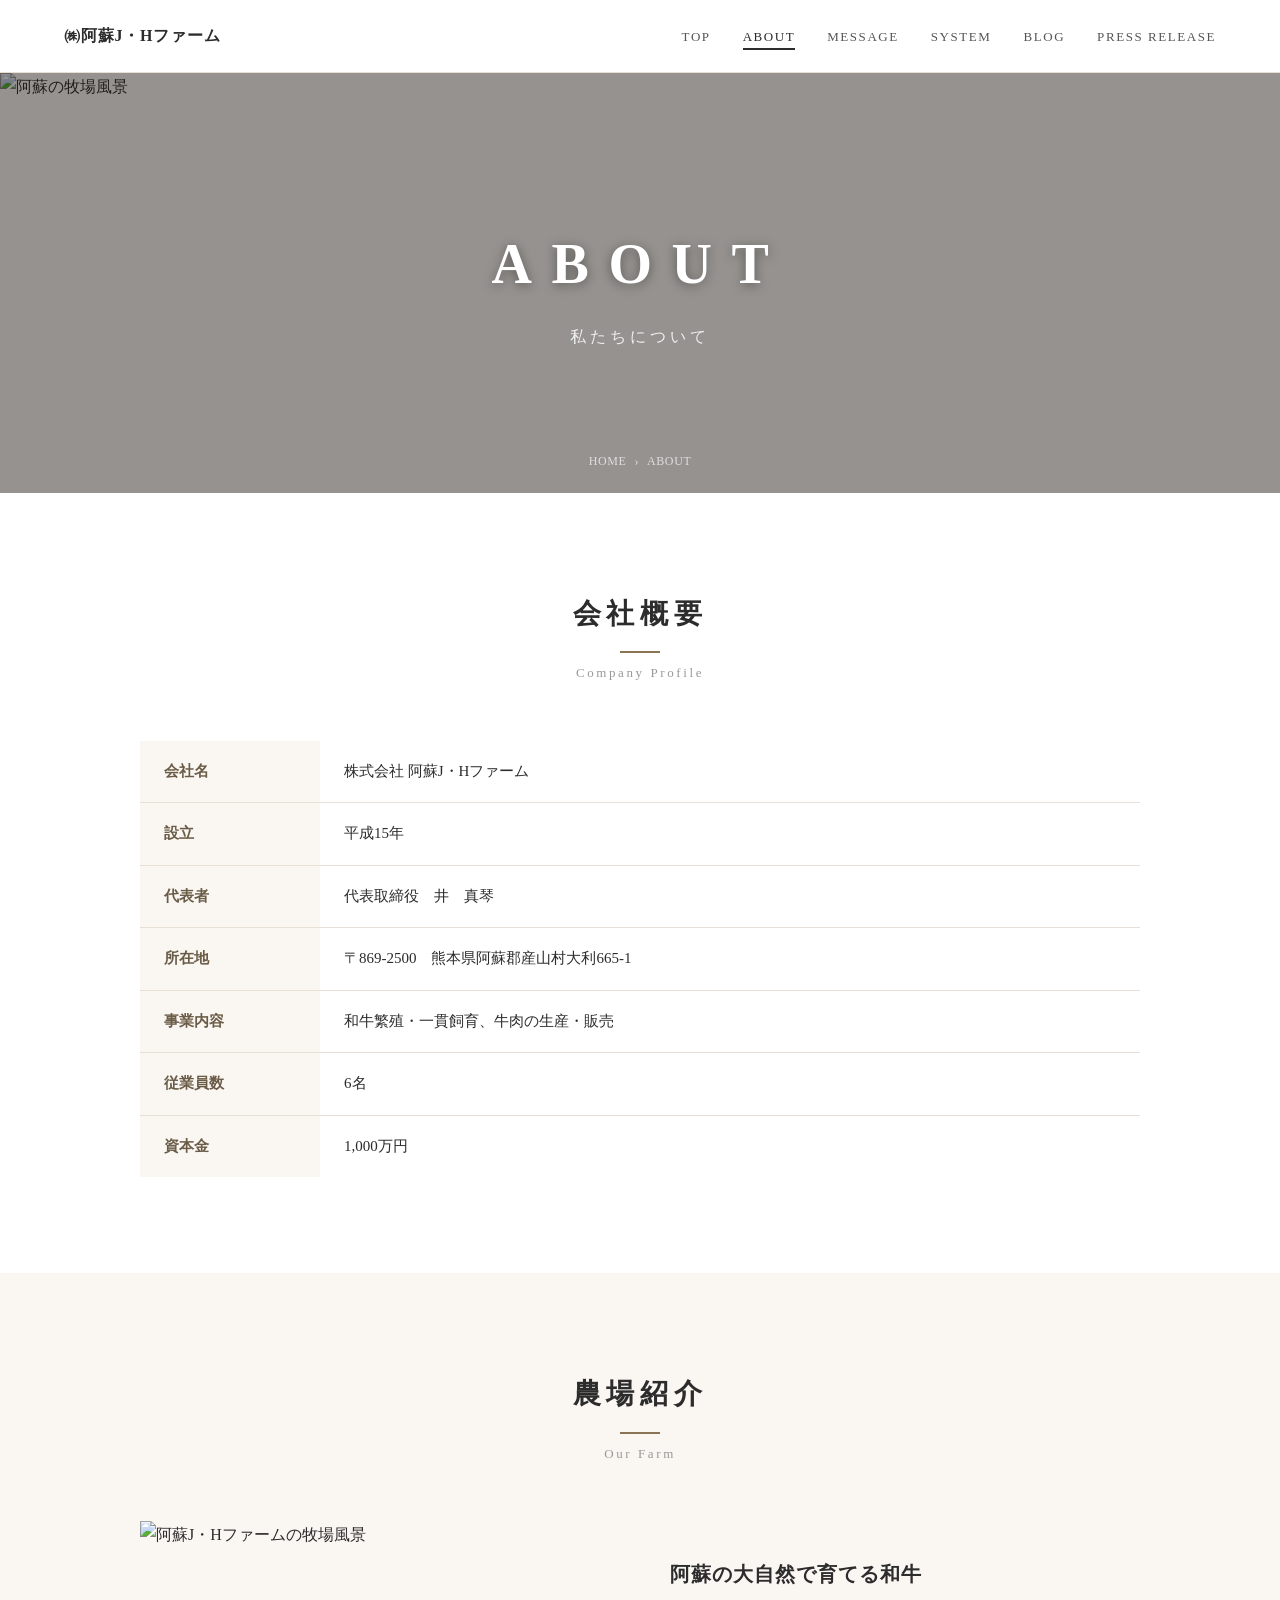
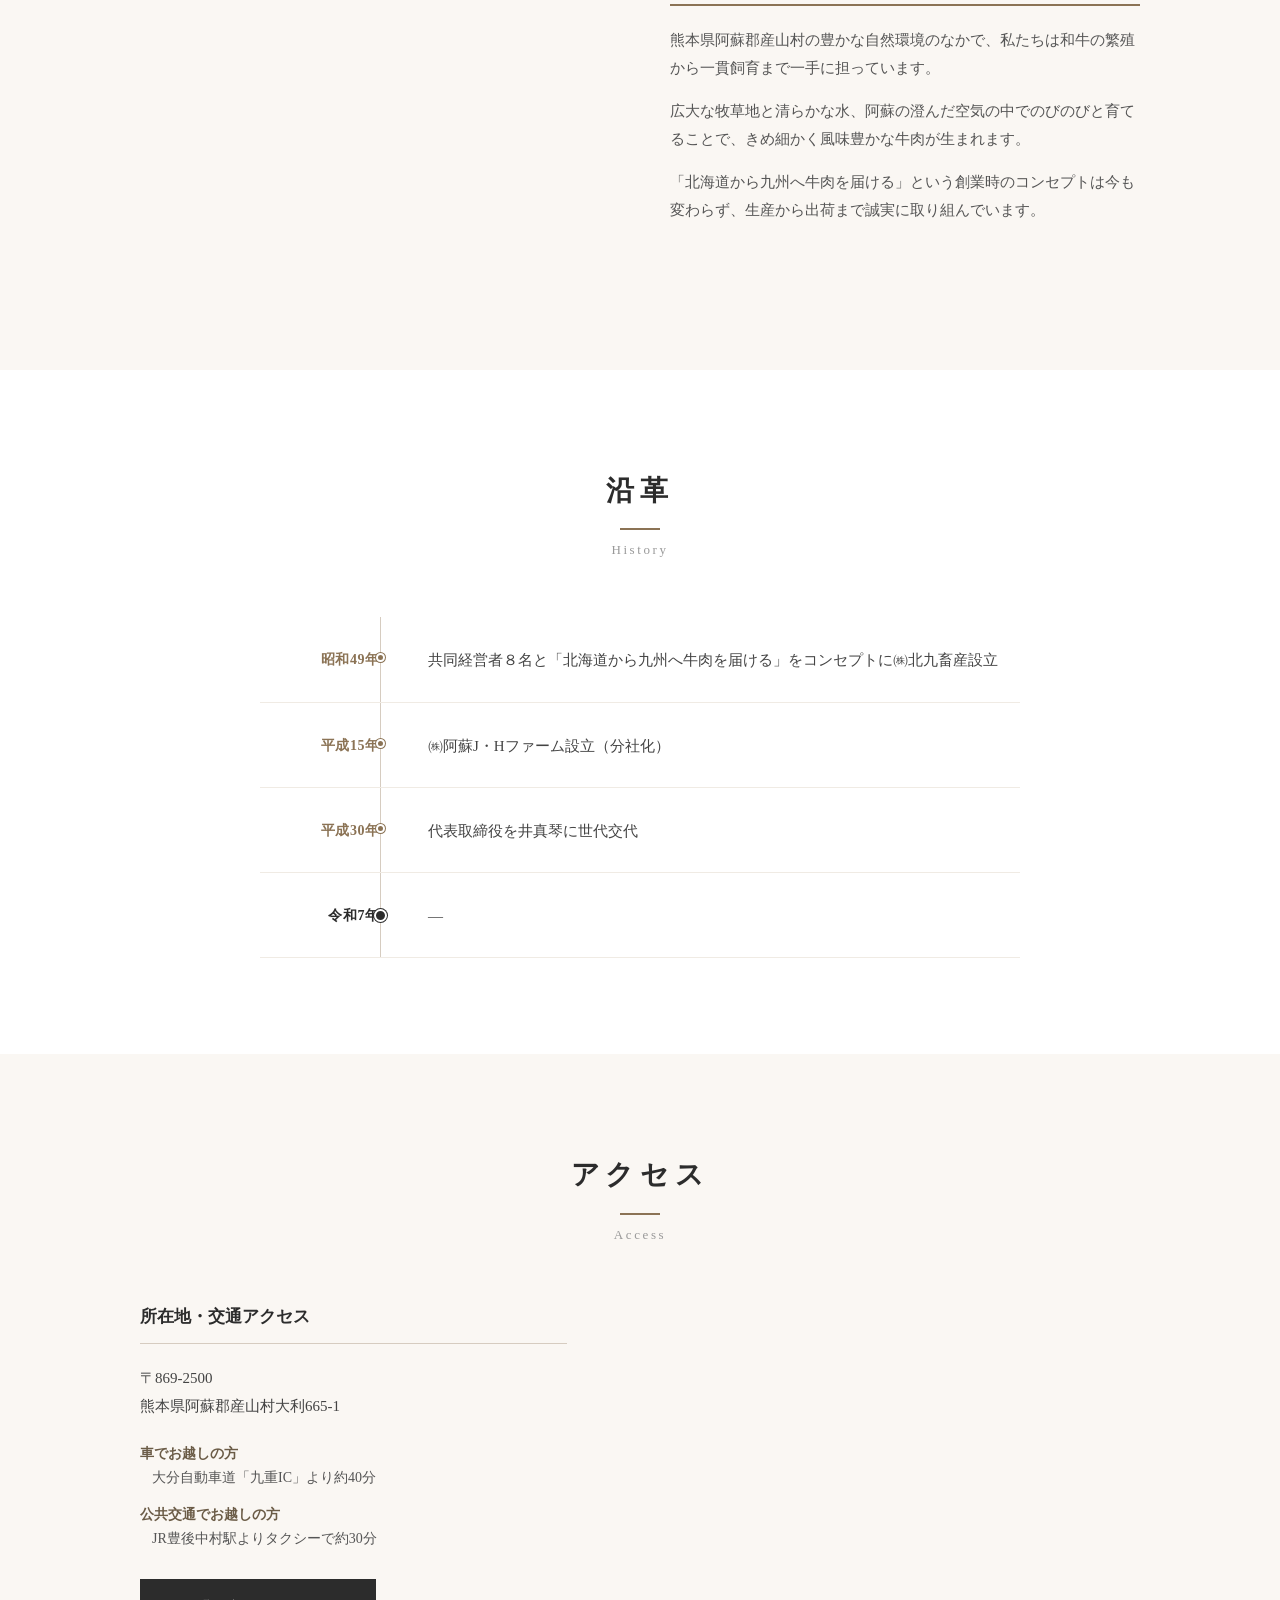
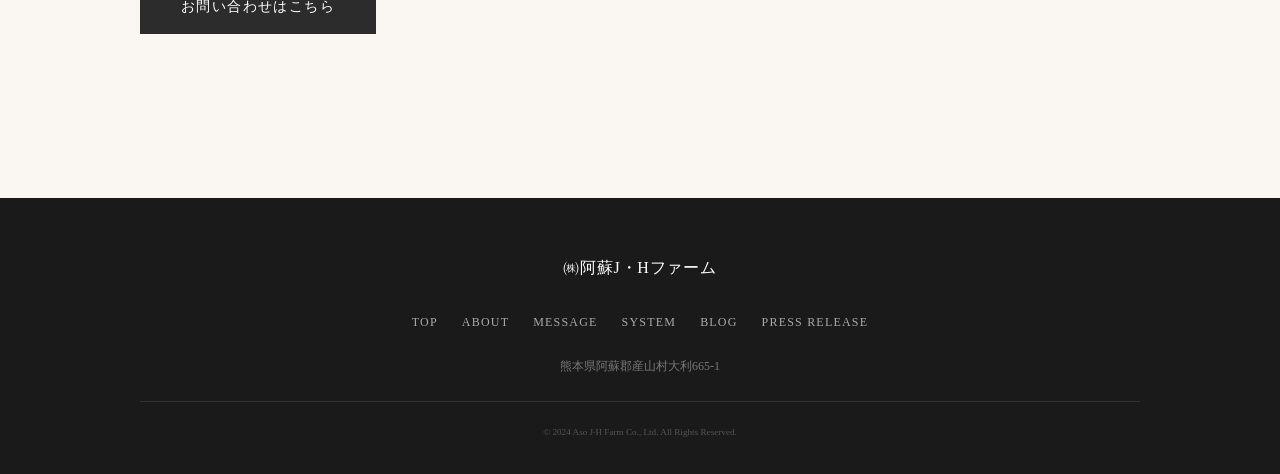
==== commit 578fed9a: "revert: ABOUTページをリニューアル前(658981f)に戻す" ====
--- a/about/index.html
+++ b/about/index.html
@@ -2,20 +2,13 @@
 <html lang="ja">
 <head>
   <meta charset="UTF-8">
-  <meta name="viewport" content="width=device-width, initial-scale=1">
+  <meta name="viewport" content="width=device-width, initial-scale=1.0">
   <title>ABOUT｜㈱阿蘇J・Hファーム</title>
-  <meta name="description" content="㈱阿蘇J・Hファームについて。1975年の創業から続く三世代の牛飼い。熊本県阿蘇郡産山村100haの草地で、誠実に牛と向き合い続ける農場の物語。">
+  <meta name="description" content="㈱阿蘇J・Hファームの会社概要ページ。昭和49年の創業から続く和牛繁殖・一貫飼育の歩みと、熊本県阿蘇郡産山村での農場をご紹介します。">
   <meta property="og:title" content="ABOUT｜㈱阿蘇J・Hファーム">
-  <meta property="og:description" content="父から受け継ぎ、息子と共に、孫へ残す。阿蘇・産山村の大地と共に生きる50年の牛飼いが続く理由があります。">
+  <meta property="og:description" content="阿蘇の大自然で育てる和牛。㈱阿蘇J・Hファームの会社概要・沿革・アクセス情報。">
   <meta property="og:type" content="website">
-  <meta property="og:url" content="https://aso-jh-farm.jp/about/">
-  <!-- Google Fonts -->
-  <link rel="preconnect" href="https://fonts.googleapis.com">
-  <link rel="preconnect" href="https://fonts.gstatic.com" crossorigin>
-  <link href="https://fonts.googleapis.com/css2?family=Noto+Sans+JP:wght@400&family=Noto+Serif+JP:wght@400;700&display=swap" rel="stylesheet">
-  <!-- サイト共通CSS -->
   <link rel="stylesheet" href="../css/style.css">
-  <!-- ABOUTページ専用CSS -->
   <link rel="stylesheet" href="about.css">
 </head>
 <body>
@@ -46,160 +39,159 @@
 
   <main>
 
-    <!-- #hero ここから -->
-    <section id="hero" class="about-hero">
-      <div class="about-hero__bg"></div>
-      <div class="about-hero__content">
-        <p class="about-hero__label">ABOUT</p>
-        <h1 class="about-hero__title">
-          父から受け継ぎ、息子と共に、孫へ残す。<br>
-          阿蘇・産山村の大地と共に生きる、<br>
-          50年の牛飼いが続く理由があります。
-        </h1>
-      </div>
-      <div class="about-hero__arrow" aria-hidden="true">
-        <span></span>
-      </div>
-    </section>
-    <!-- #hero ここまで -->
-
-    <!-- #story ここから -->
-    <section id="story" class="about-section about-story">
-      <div class="about-inner">
-        <div class="about-section__head fade-in">
-          <p class="about-section__label">OUR STORY</p>
-          <h2 class="about-section__title">九州に本物の牛肉を届けたい、<br>その一念から</h2>
-        </div>
-        <div class="story-body fade-in">
-          <p>
-            1975年、父は仲間7人と㈱北九畜産を立ち上げました。<br>
-            「北海道から仔牛を連れ、産山村の草地で育てる」——当時としては<br class="sp-hide">
-            異色のスタイルでしたが、その志は九州の食卓に本物の牛肉を届けたい<br class="sp-hide">
-            という純粋な想いから生まれたものです。
-          </p>
-          <p>
-            あれから半世紀。農場は受け継がれ、今は息子と二人で牛の世話をしています。<br>
-            変わったのは規模だけで、変わらないのは<br class="sp-hide">
-            <span class="story-emphasis">「手をかけた牛を、誠実に届ける」</span>という姿勢です。
-          </p>
-        </div>
-      </div>
-    </section>
-    <!-- #story ここまで -->
-
-    <!-- #land ここから -->
-    <section id="land" class="about-section about-land">
-      <div class="about-inner">
-        <div class="about-section__head fade-in">
-          <p class="about-section__label">OUR LAND</p>
-          <h2 class="about-section__title">阿蘇・産山村の草地が、<br>牛を育てる</h2>
-        </div>
-        <div class="land-grid fade-in">
-          <div class="land-text">
-            <p>
-              産山村は阿蘇カルデラの外輪山に抱かれた、自然が色濃く残る土地です。
-              私たちはその広大な<span class="land-number">100ha</span>の草地で牧草を自ら作り、育てた牛に惜しみなく与えています。
-            </p>
-            <p>
-              大地の恵みをそのまま牛へ、牛の力を肉へ。<br>
-              産山村の環境そのものが、私たちの最大のこだわりです。
-            </p>
-          </div>
-          <div class="land-photo">
-            <div class="photo-placeholder" aria-label="産山村の草地写真（準備中）">
-              <span>草地の写真</span>
-            </div>
-          </div>
-        </div>
-      </div>
-    </section>
-    <!-- #land ここまで -->
-
-    <!-- #numbers ここから -->
-    <section id="numbers" class="about-numbers">
-      <div class="about-inner">
-        <p class="about-section__label about-section__label--light fade-in">BY THE NUMBERS</p>
-        <div class="numbers-grid fade-in">
-          <div class="numbers-card">
-            <p class="numbers-value" data-target="1975" data-suffix="">1975</p>
-            <p class="numbers-desc">創業年</p>
-          </div>
-          <div class="numbers-divider" aria-hidden="true"></div>
-          <div class="numbers-card">
-            <p class="numbers-value" data-target="500" data-suffix="頭">500頭</p>
-            <p class="numbers-desc">飼育頭数</p>
-          </div>
-          <div class="numbers-divider" aria-hidden="true"></div>
-          <div class="numbers-card">
-            <p class="numbers-value" data-target="100" data-suffix="ha">100ha</p>
-            <p class="numbers-desc">自社草地面積</p>
-          </div>
-        </div>
-      </div>
-    </section>
-    <!-- #numbers ここまで -->
-
-    <!-- #message ここから -->
-    <section id="message" class="about-section about-message">
-      <div class="about-inner">
-        <div class="about-section__head fade-in">
-          <p class="about-section__label">FROM THE PRODUCER</p>
-          <h2 class="about-section__title">代表より</h2>
-        </div>
-        <div class="message-grid fade-in">
-          <div class="message-photo">
-            <div class="photo-placeholder photo-placeholder--circle" aria-label="代表写真（準備中）">
-              <span>代表写真</span>
-            </div>
-          </div>
-          <blockquote class="message-text">
-            <p>
-              牛の世話をしていると、嘘がつけません。<br>
-              手を抜けばすぐに牛が教えてくれる。だから毎日、真剣です。
-            </p>
-            <p>
-              この農場で育った牛が、誰かの食卓で「おいしい」と言われる瞬間のために、<br>
-              今日も草地に出ます。
-            </p>
-            <footer class="message-name">── 代表　井　真琴</footer>
-          </blockquote>
-        </div>
-      </div>
-    </section>
-    <!-- #message ここまで -->
-
-    <!-- #vision ここから -->
-    <section id="vision" class="about-section about-vision">
-      <div class="about-inner">
-        <div class="about-section__head fade-in">
-          <p class="about-section__label">OUR VISION</p>
-          <h2 class="about-section__title">牧草から堆肥まで、<br>牛と生きるサイクルを</h2>
-        </div>
-        <div class="vision-body fade-in">
-          <p>
-            牛が食べる牧草を自分たちで育て、牛が出す堆肥を大地に還し、<br>
-            また牧草を育てる。
-          </p>
-          <p>
-            このサイクルを自社で完結させることが、私たちの描く持続可能な牛飼いの姿です。<br>
-            孫の世代になっても、産山村から安心できる牛肉をお届けし続けるために。
-          </p>
-        </div>
-      </div>
-    </section>
-    <!-- #vision ここまで -->
-
-    <!-- #cta ここから -->
-    <section id="cta" class="about-cta">
-      <div class="about-inner">
-        <p class="about-cta__text fade-in">私たちの牛肉について、もっと知りたい方へ。</p>
-        <div class="about-cta__buttons fade-in">
-          <a href="../contact/index.html" class="about-btn">お問い合わせ</a>
-          <a href="../system/index.html" class="about-btn">生産システムを見る</a>
-        </div>
-      </div>
-    </section>
-    <!-- #cta ここまで -->
+    <!-- ===== PAGE HERO ===== -->
+    <section class="page-hero">
+      <div class="page-hero__bg">
+        <img src="../images/hero_about.jpg" alt="阿蘇の牧場風景" loading="eager">
+        <div class="page-hero__overlay"></div>
+      </div>
+      <div class="page-hero__content">
+        <h1 class="page-hero__title">ABOUT</h1>
+        <p class="page-hero__sub">私たちについて</p>
+      </div>
+      <nav class="breadcrumb" aria-label="パンくずリスト">
+        <ol>
+          <li><a href="../index.html">HOME</a></li>
+          <li aria-current="page">ABOUT</li>
+        </ol>
+      </nav>
+    </section>
+
+    <!-- ===== 会社概要 ===== -->
+    <section class="section company-profile">
+      <div class="section-inner">
+        <div class="section-head">
+          <h2 class="section-title">会社概要</h2>
+          <p class="section-sub">Company Profile</p>
+        </div>
+        <table class="profile-table">
+          <tbody>
+            <tr>
+              <th scope="row">会社名</th>
+              <td>株式会社 阿蘇J・Hファーム</td>
+            </tr>
+            <tr>
+              <th scope="row">設立</th>
+              <td>平成15年</td>
+            </tr>
+            <tr>
+              <th scope="row">代表者</th>
+              <td>代表取締役　井　真琴</td>
+            </tr>
+            <tr>
+              <th scope="row">所在地</th>
+              <td>〒869-2500　熊本県阿蘇郡産山村大利665-1</td>
+            </tr>
+            <tr>
+              <th scope="row">事業内容</th>
+              <td>和牛繁殖・一貫飼育、牛肉の生産・販売</td>
+            </tr>
+            <tr>
+              <th scope="row">従業員数</th>
+              <td>6名</td>
+            </tr>
+            <tr>
+              <th scope="row">資本金</th>
+              <td>1,000万円</td>
+            </tr>
+          </tbody>
+        </table>
+      </div>
+    </section>
+
+    <!-- ===== 農場紹介 ===== -->
+    <section class="section farm-intro">
+      <div class="section-inner">
+        <div class="section-head">
+          <h2 class="section-title">農場紹介</h2>
+          <p class="section-sub">Our Farm</p>
+        </div>
+        <div class="farm-intro__grid">
+          <div class="farm-intro__image">
+            <img src="../images/farm_01.jpg" alt="阿蘇J・Hファームの牧場風景" loading="lazy">
+          </div>
+          <div class="farm-intro__text">
+            <h3>阿蘇の大自然で育てる和牛</h3>
+            <p>熊本県阿蘇郡産山村の豊かな自然環境のなかで、私たちは和牛の繁殖から一貫飼育まで一手に担っています。</p>
+            <p>広大な牧草地と清らかな水、阿蘇の澄んだ空気の中でのびのびと育てることで、きめ細かく風味豊かな牛肉が生まれます。</p>
+            <p>「北海道から九州へ牛肉を届ける」という創業時のコンセプトは今も変わらず、生産から出荷まで誠実に取り組んでいます。</p>
+          </div>
+        </div>
+      </div>
+    </section>
+
+    <!-- ===== 沿革 ===== -->
+    <section class="section history">
+      <div class="section-inner">
+        <div class="section-head">
+          <h2 class="section-title">沿革</h2>
+          <p class="section-sub">History</p>
+        </div>
+        <ol class="timeline">
+          <li class="timeline__item">
+            <div class="timeline__year">昭和49年</div>
+            <div class="timeline__content">
+              共同経営者８名と「北海道から九州へ牛肉を届ける」をコンセプトに㈱北九畜産設立
+            </div>
+          </li>
+          <li class="timeline__item">
+            <div class="timeline__year">平成15年</div>
+            <div class="timeline__content">
+              ㈱阿蘇J・Hファーム設立（分社化）
+            </div>
+          </li>
+          <li class="timeline__item">
+            <div class="timeline__year">平成30年</div>
+            <div class="timeline__content">
+              代表取締役を井真琴に世代交代
+            </div>
+          </li>
+          <li class="timeline__item timeline__item--current">
+            <div class="timeline__year">令和7年</div>
+            <div class="timeline__content">
+              ―
+            </div>
+          </li>
+        </ol>
+      </div>
+    </section>
+
+    <!-- ===== アクセス ===== -->
+    <section class="section access">
+      <div class="section-inner">
+        <div class="section-head">
+          <h2 class="section-title">アクセス</h2>
+          <p class="section-sub">Access</p>
+        </div>
+        <div class="access__grid">
+          <div class="access__info">
+            <h3>所在地・交通アクセス</h3>
+            <address>
+              <p>〒869-2500<br>熊本県阿蘇郡産山村大利665-1</p>
+            </address>
+            <dl class="access__detail">
+              <dt>車でお越しの方</dt>
+              <dd>大分自動車道「九重IC」より約40分</dd>
+              <dt>公共交通でお越しの方</dt>
+              <dd>JR豊後中村駅よりタクシーで約30分</dd>
+            </dl>
+            <a href="../contact/index.html" class="btn btn--primary">お問い合わせはこちら</a>
+          </div>
+          <div class="access__map">
+            <iframe
+              src="https://www.google.com/maps/embed?pb=!1m18!1m12!1m3!1d3303!2d131.16!3d33.07!2m3!1f0!2f0!3f0!3m2!1i1024!2i768!4f13.1!3m3!1m2!1s0x0%3A0x0!2z54aK5Lq65bSO6YeO6YGO5p2x5bCP5p2-6KW_5aOr!5e0!3m2!1sja!2sjp!4v1234567890"
+              width="100%"
+              height="400"
+              style="border:0;"
+              allowfullscreen=""
+              loading="lazy"
+              referrerpolicy="no-referrer-when-downgrade"
+              title="㈱阿蘇J・Hファーム 地図">
+            </iframe>
+          </div>
+        </div>
+      </div>
+    </section>
 
   </main>
 
@@ -225,7 +217,7 @@
   </footer>
 
   <script>
-    // ===== ハンバーガーメニュー =====
+    // ハンバーガーメニュー
     const hamburger = document.querySelector('.hamburger');
     const nav = document.querySelector('.global-nav');
     hamburger.addEventListener('click', () => {
@@ -233,56 +225,6 @@
       hamburger.setAttribute('aria-expanded', String(!expanded));
       nav.classList.toggle('is-open');
     });
-
-    // ===== スクロールフェードイン =====
-    const fadeEls = document.querySelectorAll('.fade-in');
-    const fadeObserver = new IntersectionObserver((entries) => {
-      entries.forEach(entry => {
-        if (entry.isIntersecting) {
-          entry.target.classList.add('is-visible');
-          fadeObserver.unobserve(entry.target);
-        }
-      });
-    }, { threshold: 0.15 });
-    fadeEls.forEach(el => fadeObserver.observe(el));
-
-    // ===== 数字カウントアップ =====
-    const numberEls = document.querySelectorAll('.numbers-value');
-    let counted = false;
-
-    const countUp = (el) => {
-      const target = parseInt(el.dataset.target, 10);
-      const suffix = el.dataset.suffix || '';
-      const duration = 1600; // ms
-      const start = performance.now();
-
-      const step = (now) => {
-        const elapsed = now - start;
-        const progress = Math.min(elapsed / duration, 1);
-        // ease out cubic
-        const eased = 1 - Math.pow(1 - progress, 3);
-        const current = Math.floor(eased * target);
-        el.textContent = current.toLocaleString() + suffix;
-        if (progress < 1) requestAnimationFrame(step);
-        else el.textContent = target.toLocaleString() + suffix;
-      };
-      requestAnimationFrame(step);
-    };
-
-    const numbersSection = document.getElementById('numbers');
-    const numbersObserver = new IntersectionObserver((entries) => {
-      entries.forEach(entry => {
-        if (entry.isIntersecting && !counted) {
-          counted = true;
-          numberEls.forEach(el => countUp(el));
-          // フェードインも発火
-          entry.target.querySelectorAll('.fade-in').forEach(el => {
-            el.classList.add('is-visible');
-          });
-        }
-      });
-    }, { threshold: 0.3 });
-    numbersObserver.observe(numbersSection);
   </script>
 
 </body>
--- a/about/about.css
+++ b/about/about.css
@@ -1,413 +1,267 @@
-/* ===== CSS変数（ABOUTページ専用カラーパレット） ===== */
-:root {
-  --color-green-deep: #2D4A2D;
-  --color-green-mid:  #4A7C4A;
-  --color-cream:      #F5F0E8;
-  --color-sand:       #E8DFC8;
-  --color-brown:      #6B4A2A;
-  --color-text:       #2A2A2A;
-  --color-text-muted: #666666;
-  --color-white:      #FFFFFF;
-}
-
-/* ===== フェードインアニメーション ===== */
-.fade-in {
-  opacity: 0;
-  transform: translateY(20px);
-  transition: opacity 0.6s ease, transform 0.6s ease;
-}
-.fade-in.is-visible {
-  opacity: 1;
-  transform: translateY(0);
-}
-
-/* ===== 共通レイアウト ===== */
-.about-inner {
-  max-width: 900px;
-  margin: 0 auto;
-  padding: 0 24px;
-}
-
-.about-section {
-  padding: 96px 0;
-}
-
-/* ===== セクション見出し共通 ===== */
-.about-section__label {
-  font-family: 'Noto Sans JP', sans-serif;
-  font-size: 0.75rem;
-  letter-spacing: 0.3em;
-  color: var(--color-green-mid);
-  text-align: center;
-  margin-bottom: 16px;
-}
-.about-section__label--light {
-  color: rgba(255, 255, 255, 0.6);
-}
-
-.about-section__title {
-  font-family: 'Noto Serif JP', serif;
-  font-size: 1.625rem;
-  font-weight: 700;
-  line-height: 1.7;
-  letter-spacing: 0.08em;
-  color: var(--color-text);
-  text-align: center;
-}
-
-.about-section__head {
-  margin-bottom: 56px;
-}
-
-/* ===== #hero：ヒーローセクション ===== */
-.about-hero {
-  position: relative;
-  min-height: 100vh;
+/* ===== PAGE HERO ===== */
+.page-hero {
+  position: relative;
+  height: 420px;
   display: flex;
   align-items: center;
   justify-content: center;
+  overflow: hidden;
+}
+
+.page-hero__bg {
+  position: absolute;
+  inset: 0;
+}
+
+.page-hero__bg img {
+  width: 100%;
+  height: 100%;
+  object-fit: cover;
+}
+
+.page-hero__overlay {
+  position: absolute;
+  inset: 0;
+  background: rgba(20, 15, 8, 0.45);
+}
+
+.page-hero__content {
+  position: relative;
   text-align: center;
-  overflow: hidden;
-}
-
-.about-hero__bg {
-  position: absolute;
-  inset: 0;
-  background: linear-gradient(160deg, var(--color-green-deep) 0%, #1a2d1a 50%, #0d1f0d 100%);
-}
-
-/* 背景に風合いを加えるオーバーレイ */
-.about-hero__bg::after {
-  content: '';
-  position: absolute;
-  inset: 0;
-  background: radial-gradient(ellipse at 30% 60%, rgba(74,124,74,0.25) 0%, transparent 60%);
-}
-
-.about-hero__content {
-  position: relative;
-  z-index: 1;
-  padding: 80px 24px;
-  max-width: 700px;
-}
-
-.about-hero__label {
-  font-family: 'Noto Sans JP', sans-serif;
-  font-size: 0.75rem;
-  letter-spacing: 0.5em;
-  color: rgba(255, 255, 255, 0.6);
-  margin-bottom: 20px;
-}
-
-/* ヒーロー区切り線 */
-.about-hero__content::after {
-  content: '';
-  display: block;
-  width: 48px;
-  height: 1px;
-  background: rgba(255, 255, 255, 0.4);
-  margin: 20px auto 0;
-}
-
-.about-hero__title {
-  font-family: 'Noto Serif JP', serif;
-  font-size: clamp(1.25rem, 3vw, 1.875rem);
-  font-weight: 400;
-  line-height: 2;
-  letter-spacing: 0.1em;
-  color: var(--color-white);
-  text-shadow: 0 2px 16px rgba(0, 0, 0, 0.4);
-}
-
-/* 下矢印アニメーション */
-.about-hero__arrow {
-  position: absolute;
-  bottom: 40px;
+  color: #fff;
+}
+
+.page-hero__title {
+  font-size: 3.5rem;
+  font-weight: 700;
+  letter-spacing: 0.35em;
+  text-shadow: 0 2px 12px rgba(0,0,0,0.4);
+}
+
+.page-hero__sub {
+  font-size: 1rem;
+  letter-spacing: 0.25em;
+  margin-top: 8px;
+  opacity: 0.85;
+}
+
+.breadcrumb {
+  position: absolute;
+  bottom: 20px;
   left: 50%;
   transform: translateX(-50%);
-  z-index: 1;
-}
-
-.about-hero__arrow span {
-  display: block;
-  width: 18px;
-  height: 18px;
-  border-right: 1px solid rgba(255,255,255,0.5);
-  border-bottom: 1px solid rgba(255,255,255,0.5);
-  transform: rotate(45deg);
-  animation: arrowBounce 1.8s ease infinite;
-}
-
-@keyframes arrowBounce {
-  0%, 100% { transform: rotate(45deg) translateY(0); opacity: 0.5; }
-  50%       { transform: rotate(45deg) translateY(6px); opacity: 1; }
-}
-
-/* ===== #story：創業ストーリー ===== */
-.about-story {
-  background: var(--color-cream);
-}
-
-.story-body {
-  max-width: 680px;
-  margin: 0 auto;
-  padding-left: 20px;
-  border-left: 3px solid var(--color-green-mid);
-}
-
-.story-body p {
-  font-family: 'Noto Serif JP', serif;
-  font-size: 1rem;
-  line-height: 2.1;
-  color: var(--color-text);
-  margin-bottom: 1.5em;
-}
-.story-body p:last-child { margin-bottom: 0; }
-
-/* 強調テキスト（茶色） */
-.story-emphasis {
-  color: var(--color-brown);
-  font-weight: 700;
-}
-
-/* ===== #land：農場環境 ===== */
-.about-land {
-  background: var(--color-sand);
-}
-
-.land-grid {
+}
+
+.breadcrumb ol {
+  display: flex;
+  gap: 8px;
+  font-size: 0.75rem;
+  color: rgba(255,255,255,0.7);
+  letter-spacing: 0.05em;
+}
+
+.breadcrumb a { color: rgba(255,255,255,0.7); }
+.breadcrumb a:hover { color: #fff; }
+.breadcrumb li + li::before { content: '›'; margin-right: 8px; }
+
+/* ===== 会社概要テーブル ===== */
+.company-profile { background: #fff; }
+
+.profile-table {
+  width: 100%;
+  border-collapse: collapse;
+}
+
+.profile-table th,
+.profile-table td {
+  padding: 18px 24px;
+  text-align: left;
+  border-bottom: 1px solid #e8e0d6;
+  font-size: 0.9375rem;
+  line-height: 1.7;
+  vertical-align: top;
+}
+
+.profile-table th {
+  width: 180px;
+  color: #6b5c47;
+  font-weight: 700;
+  background: #faf7f3;
+  white-space: nowrap;
+}
+
+.profile-table tr:last-child th,
+.profile-table tr:last-child td {
+  border-bottom: none;
+}
+
+/* ===== 農場紹介 ===== */
+.farm-intro { background: #faf7f3; }
+
+.farm-intro__grid {
   display: grid;
   grid-template-columns: 1fr 1fr;
   gap: 60px;
   align-items: center;
 }
 
-.land-text p {
-  font-size: 0.9375rem;
-  line-height: 2;
-  color: var(--color-text);
-  margin-bottom: 1.25em;
-}
-.land-text p:last-child { margin-bottom: 0; }
-
-/* 数字強調（100ha） */
-.land-number {
-  color: var(--color-green-mid);
-  font-weight: 700;
-  font-size: 1.1em;
-}
-
-/* 写真プレースホルダー */
-.photo-placeholder {
-  background: #c8d8c8;
-  aspect-ratio: 4 / 3;
-  width: 100%;
-  display: flex;
-  align-items: center;
-  justify-content: center;
-  color: rgba(45,74,45,0.5);
-  font-size: 0.8125rem;
-  letter-spacing: 0.1em;
-}
-
-/* ===== #numbers：数字セクション ===== */
-.about-numbers {
-  background: var(--color-green-deep);
-  padding: 80px 0;
-  text-align: center;
-}
-
-.numbers-grid {
-  display: flex;
-  align-items: center;
-  justify-content: center;
-  gap: 0;
-  margin-top: 40px;
-}
-
-.numbers-card {
-  flex: 1;
-  padding: 16px 24px;
-}
-
-.numbers-value {
-  font-family: 'Noto Serif JP', serif;
-  font-size: clamp(2.5rem, 5vw, 3rem);
-  font-weight: 700;
-  color: var(--color-white);
-  letter-spacing: 0.04em;
-  line-height: 1.2;
-  margin-bottom: 12px;
-}
-
-.numbers-desc {
-  font-family: 'Noto Sans JP', sans-serif;
-  font-size: 0.8125rem;
-  letter-spacing: 0.15em;
-  color: rgba(255, 255, 255, 0.55);
-}
-
-/* 縦線区切り */
-.numbers-divider {
+.farm-intro__image img {
+  width: 100%;
+  aspect-ratio: 4/3;
+  object-fit: cover;
+}
+
+.farm-intro__text h3 {
+  font-size: 1.25rem;
+  font-weight: 700;
+  letter-spacing: 0.05em;
+  color: #2c2c2c;
+  margin-bottom: 20px;
+  padding-bottom: 12px;
+  border-bottom: 2px solid #8b7355;
+}
+
+.farm-intro__text p {
+  font-size: 0.9375rem;
+  color: #555;
+  margin-bottom: 14px;
+  line-height: 1.9;
+}
+
+/* ===== 沿革 タイムライン ===== */
+.history { background: #fff; }
+
+.timeline {
+  position: relative;
+  max-width: 760px;
+  margin: 0 auto;
+}
+
+.timeline::before {
+  content: '';
+  position: absolute;
+  left: 120px;
+  top: 0;
+  bottom: 0;
   width: 1px;
-  height: 80px;
-  background: rgba(255, 255, 255, 0.2);
-  flex-shrink: 0;
-}
-
-/* ===== #message：代表者メッセージ ===== */
-.about-message {
-  background: var(--color-cream);
-}
-
-.message-grid {
+  background: #d6ccc0;
+}
+
+.timeline__item {
   display: flex;
   gap: 48px;
-  align-items: flex-start;
-  max-width: 700px;
-  margin: 0 auto;
-}
-
-/* 丸型写真プレースホルダー */
-.photo-placeholder--circle {
-  width: 120px;
-  height: 120px;
+  padding: 28px 0;
+  border-bottom: 1px solid #f0ebe4;
+  position: relative;
+}
+
+.timeline__item::after {
+  content: '';
+  position: absolute;
+  left: 116px;
+  top: 36px;
+  width: 9px;
+  height: 9px;
+  border-radius: 50%;
+  background: #8b7355;
+  border: 2px solid #fff;
+  box-shadow: 0 0 0 1px #8b7355;
+}
+
+.timeline__item--current::after {
+  background: #2c2c2c;
+  box-shadow: 0 0 0 1px #2c2c2c;
+  width: 13px;
+  height: 13px;
+  left: 114px;
+}
+
+.timeline__year {
   min-width: 120px;
-  border-radius: 50%;
-  aspect-ratio: unset;
-  font-size: 0.6875rem;
-  flex-shrink: 0;
-}
-
-.message-text {
-  font-family: 'Noto Serif JP', serif;
-  font-style: italic;
-  color: var(--color-text);
-  border: none;
-  padding: 0;
-  margin: 0;
-}
-
-.message-text p {
-  font-size: 1rem;
-  line-height: 2.1;
-  margin-bottom: 1.25em;
-}
-
-.message-name {
+  font-size: 0.875rem;
+  font-weight: 700;
+  color: #8b7355;
+  letter-spacing: 0.05em;
+  padding-top: 2px;
+  text-align: right;
+  padding-right: 0;
+}
+
+.timeline__item--current .timeline__year {
+  color: #2c2c2c;
+}
+
+.timeline__content {
+  font-size: 0.9375rem;
+  color: #444;
+  line-height: 1.75;
+  padding-top: 2px;
+}
+
+/* ===== アクセス ===== */
+.access { background: #faf7f3; }
+
+.access__grid {
+  display: grid;
+  grid-template-columns: 1fr 1.2fr;
+  gap: 60px;
+  align-items: start;
+}
+
+.access__info h3 {
+  font-size: 1.0625rem;
+  font-weight: 700;
+  color: #2c2c2c;
+  margin-bottom: 20px;
+  padding-bottom: 10px;
+  border-bottom: 1px solid #d6ccc0;
+}
+
+.access__info address {
+  font-size: 0.9375rem;
+  color: #444;
+  margin-bottom: 20px;
+  line-height: 1.9;
+}
+
+.access__detail {
+  font-size: 0.875rem;
+  color: #555;
+  margin-bottom: 28px;
+}
+
+.access__detail dt {
+  font-weight: 700;
+  color: #6b5c47;
+  margin-top: 12px;
+}
+
+.access__detail dd {
+  margin-left: 12px;
+  line-height: 1.7;
+}
+
+.access__map iframe {
+  width: 100%;
+  height: 400px;
+  border: 0;
   display: block;
-  font-size: 0.875rem;
-  font-style: normal;
-  color: var(--color-text-muted);
-  margin-top: 8px;
-  letter-spacing: 0.05em;
-}
-
-/* ===== #vision：ビジョン ===== */
-.about-vision {
-  background: var(--color-sand);
-}
-
-.vision-body {
-  max-width: 640px;
-  margin: 0 auto;
-  text-align: center;
-  position: relative;
-}
-
-/* 装飾線（前後） */
-.vision-body::before,
-.vision-body::after {
-  content: '';
-  display: block;
-  width: 48px;
-  height: 1px;
-  background: var(--color-green-mid);
-  margin: 0 auto;
-}
-.vision-body::before { margin-bottom: 40px; }
-.vision-body::after  { margin-top: 40px; }
-
-.vision-body p {
-  font-family: 'Noto Serif JP', serif;
-  font-size: 1rem;
-  line-height: 2.1;
-  color: var(--color-text);
-  margin-bottom: 1.25em;
-}
-.vision-body p:last-child { margin-bottom: 0; }
-
-/* ===== #cta：フッターCTA ===== */
-.about-cta {
-  background: var(--color-green-deep);
-  padding: 80px 0;
-  text-align: center;
-}
-
-.about-cta__text {
-  font-family: 'Noto Serif JP', serif;
-  font-size: 1.125rem;
-  color: var(--color-white);
-  letter-spacing: 0.08em;
-  margin-bottom: 40px;
-}
-
-.about-cta__buttons {
-  display: flex;
-  gap: 20px;
-  justify-content: center;
-  flex-wrap: wrap;
-}
-
-/* アウトラインボタン */
-.about-btn {
-  display: inline-block;
-  padding: 14px 40px;
-  font-family: 'Noto Sans JP', sans-serif;
-  font-size: 0.875rem;
-  letter-spacing: 0.12em;
-  border: 1px solid var(--color-white);
-  color: var(--color-white);
-  transition: background 0.25s, color 0.25s;
-}
-.about-btn:hover {
-  background: var(--color-white);
-  color: var(--color-green-deep);
 }
 
 /* ===== レスポンシブ ===== */
 @media (max-width: 768px) {
-  .about-section { padding: 72px 0; }
-
-  /* ヒーロー */
-  .about-hero__title { font-size: 1.1875rem; line-height: 2; }
-  .sp-hide { display: none; }
-
-  /* story */
-  .story-body { padding-left: 16px; }
-
-  /* land */
-  .land-grid {
-    grid-template-columns: 1fr;
-    gap: 32px;
-  }
-  /* SP時は写真を上に */
-  .land-photo { order: -1; }
-
-  /* numbers */
-  .numbers-grid { flex-direction: column; gap: 8px; }
-  .numbers-divider { width: 48px; height: 1px; }
-  .numbers-card { padding: 20px 16px; }
-
-  /* message */
-  .message-grid {
-    flex-direction: column;
-    align-items: center;
-    gap: 28px;
-    text-align: center;
-  }
-
-  /* cta */
-  .about-cta__buttons { flex-direction: column; align-items: center; }
-  .about-btn { width: 240px; text-align: center; }
-}
+  .page-hero { height: 300px; }
+  .page-hero__title { font-size: 2.5rem; }
+
+  .farm-intro__grid,
+  .access__grid { grid-template-columns: 1fr; gap: 32px; }
+
+  .profile-table th { width: 100px; padding: 14px 12px; font-size: 0.875rem; }
+  .profile-table td { padding: 14px 12px; font-size: 0.875rem; }
+
+  .timeline::before { left: 80px; }
+  .timeline__item::after { left: 76px; }
+  .timeline__item--current::after { left: 74px; }
+  .timeline__year { min-width: 80px; font-size: 0.8125rem; }
+  .timeline__item { gap: 28px; }
+}
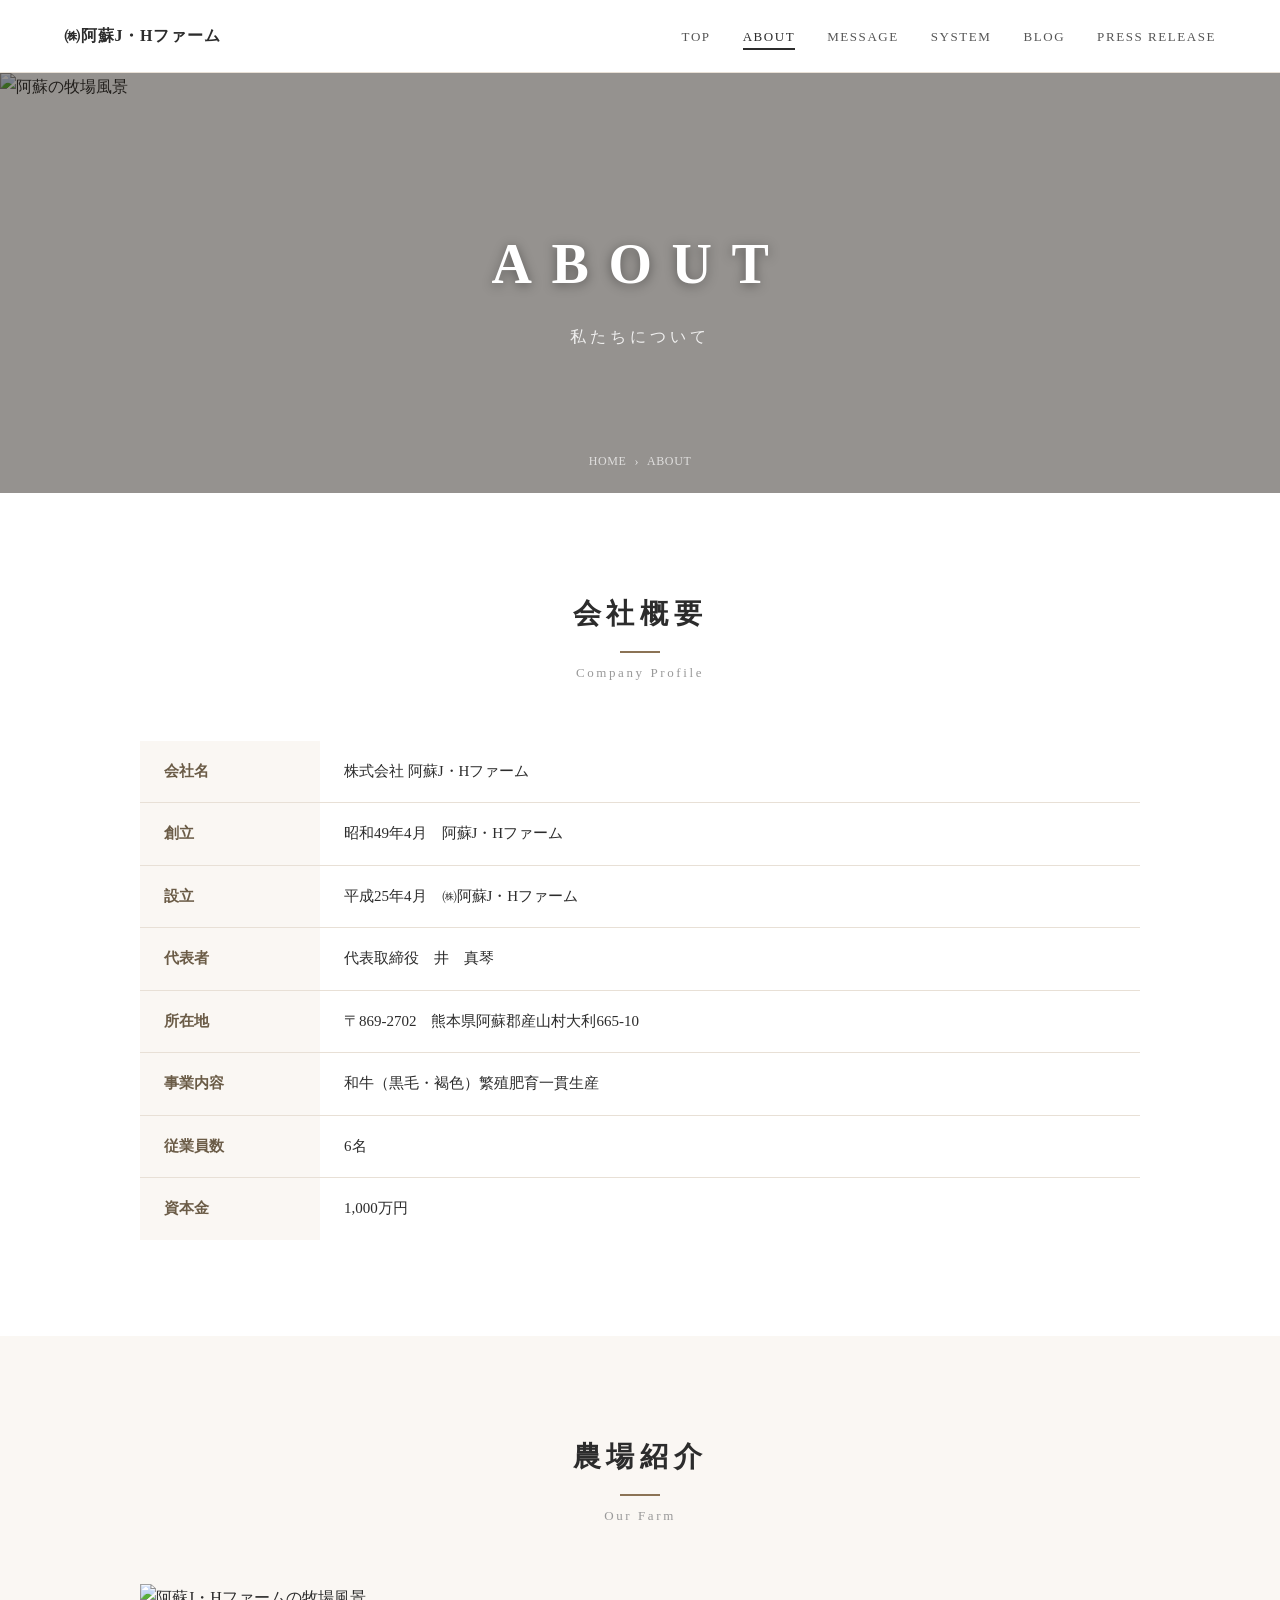
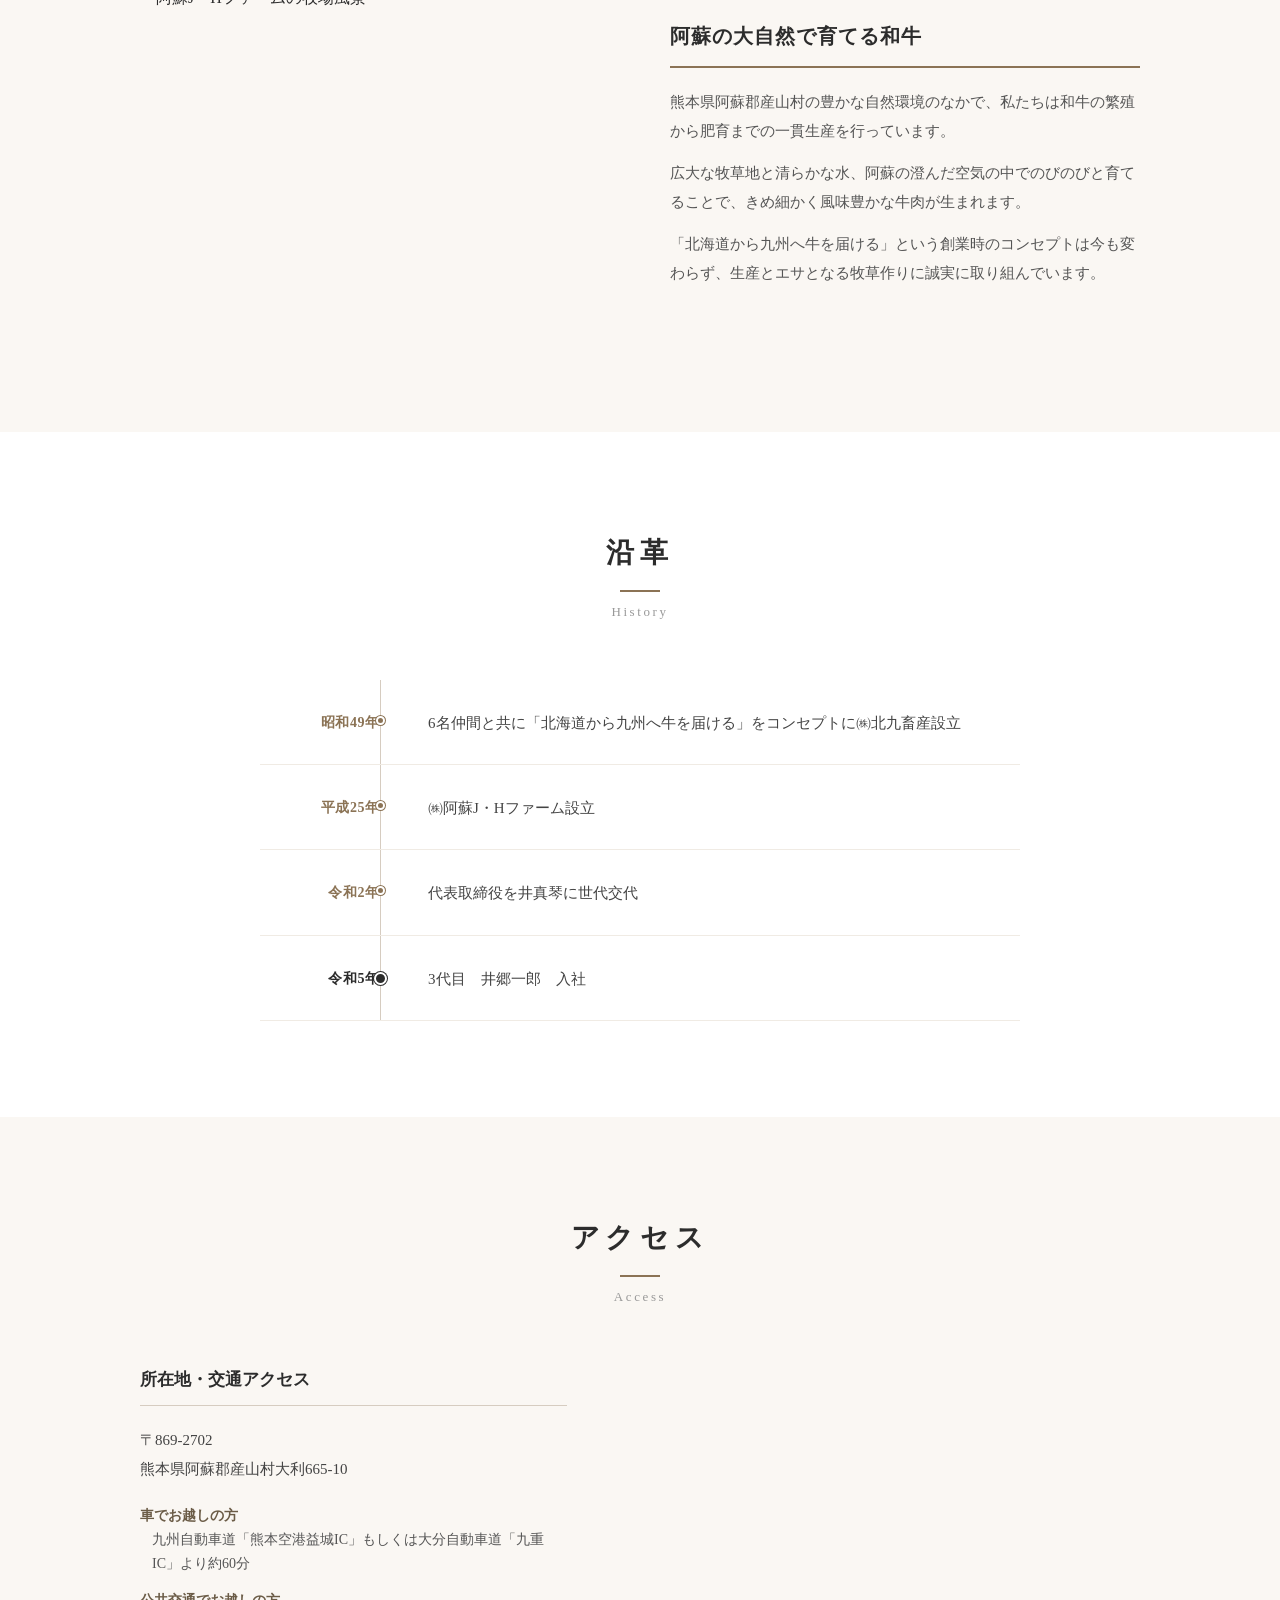
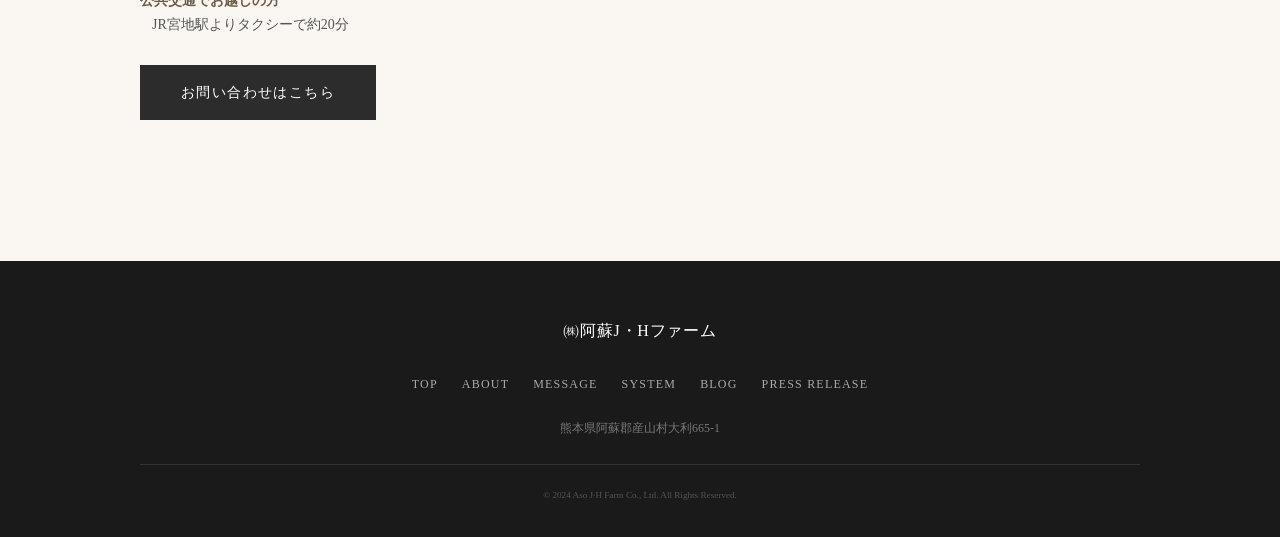
==== commit d2fd4a74: "fix: ABOUTページの会社概要・紹介文・沿革・アクセスを最新情報に修正 - 会社概要: 創立行を追加、設立を平成25年4月に修正、所在地を〒869-2702 大利665-10に修正、事業内容を「" ====
--- a/about/index.html
+++ b/about/index.html
@@ -71,8 +71,12 @@
               <td>株式会社 阿蘇J・Hファーム</td>
             </tr>
             <tr>
+              <th scope="row">創立</th>
+              <td>昭和49年4月　阿蘇J・Hファーム</td>
+            </tr>
+            <tr>
               <th scope="row">設立</th>
-              <td>平成15年</td>
+              <td>平成25年4月　㈱阿蘇J・Hファーム</td>
             </tr>
             <tr>
               <th scope="row">代表者</th>
@@ -80,11 +84,11 @@
             </tr>
             <tr>
               <th scope="row">所在地</th>
-              <td>〒869-2500　熊本県阿蘇郡産山村大利665-1</td>
+              <td>〒869-2702　熊本県阿蘇郡産山村大利665-10</td>
             </tr>
             <tr>
               <th scope="row">事業内容</th>
-              <td>和牛繁殖・一貫飼育、牛肉の生産・販売</td>
+              <td>和牛（黒毛・褐色）繁殖肥育一貫生産</td>
             </tr>
             <tr>
               <th scope="row">従業員数</th>
@@ -112,9 +116,9 @@
           </div>
           <div class="farm-intro__text">
             <h3>阿蘇の大自然で育てる和牛</h3>
-            <p>熊本県阿蘇郡産山村の豊かな自然環境のなかで、私たちは和牛の繁殖から一貫飼育まで一手に担っています。</p>
+            <p>熊本県阿蘇郡産山村の豊かな自然環境のなかで、私たちは和牛の繁殖から肥育までの一貫生産を行っています。</p>
             <p>広大な牧草地と清らかな水、阿蘇の澄んだ空気の中でのびのびと育てることで、きめ細かく風味豊かな牛肉が生まれます。</p>
-            <p>「北海道から九州へ牛肉を届ける」という創業時のコンセプトは今も変わらず、生産から出荷まで誠実に取り組んでいます。</p>
+            <p>「北海道から九州へ牛を届ける」という創業時のコンセプトは今も変わらず、生産とエサとなる牧草作りに誠実に取り組んでいます。</p>
           </div>
         </div>
       </div>
@@ -131,25 +135,25 @@
           <li class="timeline__item">
             <div class="timeline__year">昭和49年</div>
             <div class="timeline__content">
-              共同経営者８名と「北海道から九州へ牛肉を届ける」をコンセプトに㈱北九畜産設立
+              6名仲間と共に「北海道から九州へ牛を届ける」をコンセプトに㈱北九畜産設立
             </div>
           </li>
           <li class="timeline__item">
-            <div class="timeline__year">平成15年</div>
-            <div class="timeline__content">
-              ㈱阿蘇J・Hファーム設立（分社化）
+            <div class="timeline__year">平成25年</div>
+            <div class="timeline__content">
+              ㈱阿蘇J・Hファーム設立
             </div>
           </li>
           <li class="timeline__item">
-            <div class="timeline__year">平成30年</div>
+            <div class="timeline__year">令和2年</div>
             <div class="timeline__content">
               代表取締役を井真琴に世代交代
             </div>
           </li>
           <li class="timeline__item timeline__item--current">
-            <div class="timeline__year">令和7年</div>
-            <div class="timeline__content">
-              ―
+            <div class="timeline__year">令和5年</div>
+            <div class="timeline__content">
+              3代目　井郷一郎　入社
             </div>
           </li>
         </ol>
@@ -167,13 +171,13 @@
           <div class="access__info">
             <h3>所在地・交通アクセス</h3>
             <address>
-              <p>〒869-2500<br>熊本県阿蘇郡産山村大利665-1</p>
+              <p>〒869-2702<br>熊本県阿蘇郡産山村大利665-10</p>
             </address>
             <dl class="access__detail">
               <dt>車でお越しの方</dt>
-              <dd>大分自動車道「九重IC」より約40分</dd>
+              <dd>九州自動車道「熊本空港益城IC」もしくは大分自動車道「九重IC」より約60分</dd>
               <dt>公共交通でお越しの方</dt>
-              <dd>JR豊後中村駅よりタクシーで約30分</dd>
+              <dd>JR宮地駅よりタクシーで約20分</dd>
             </dl>
             <a href="../contact/index.html" class="btn btn--primary">お問い合わせはこちら</a>
           </div>
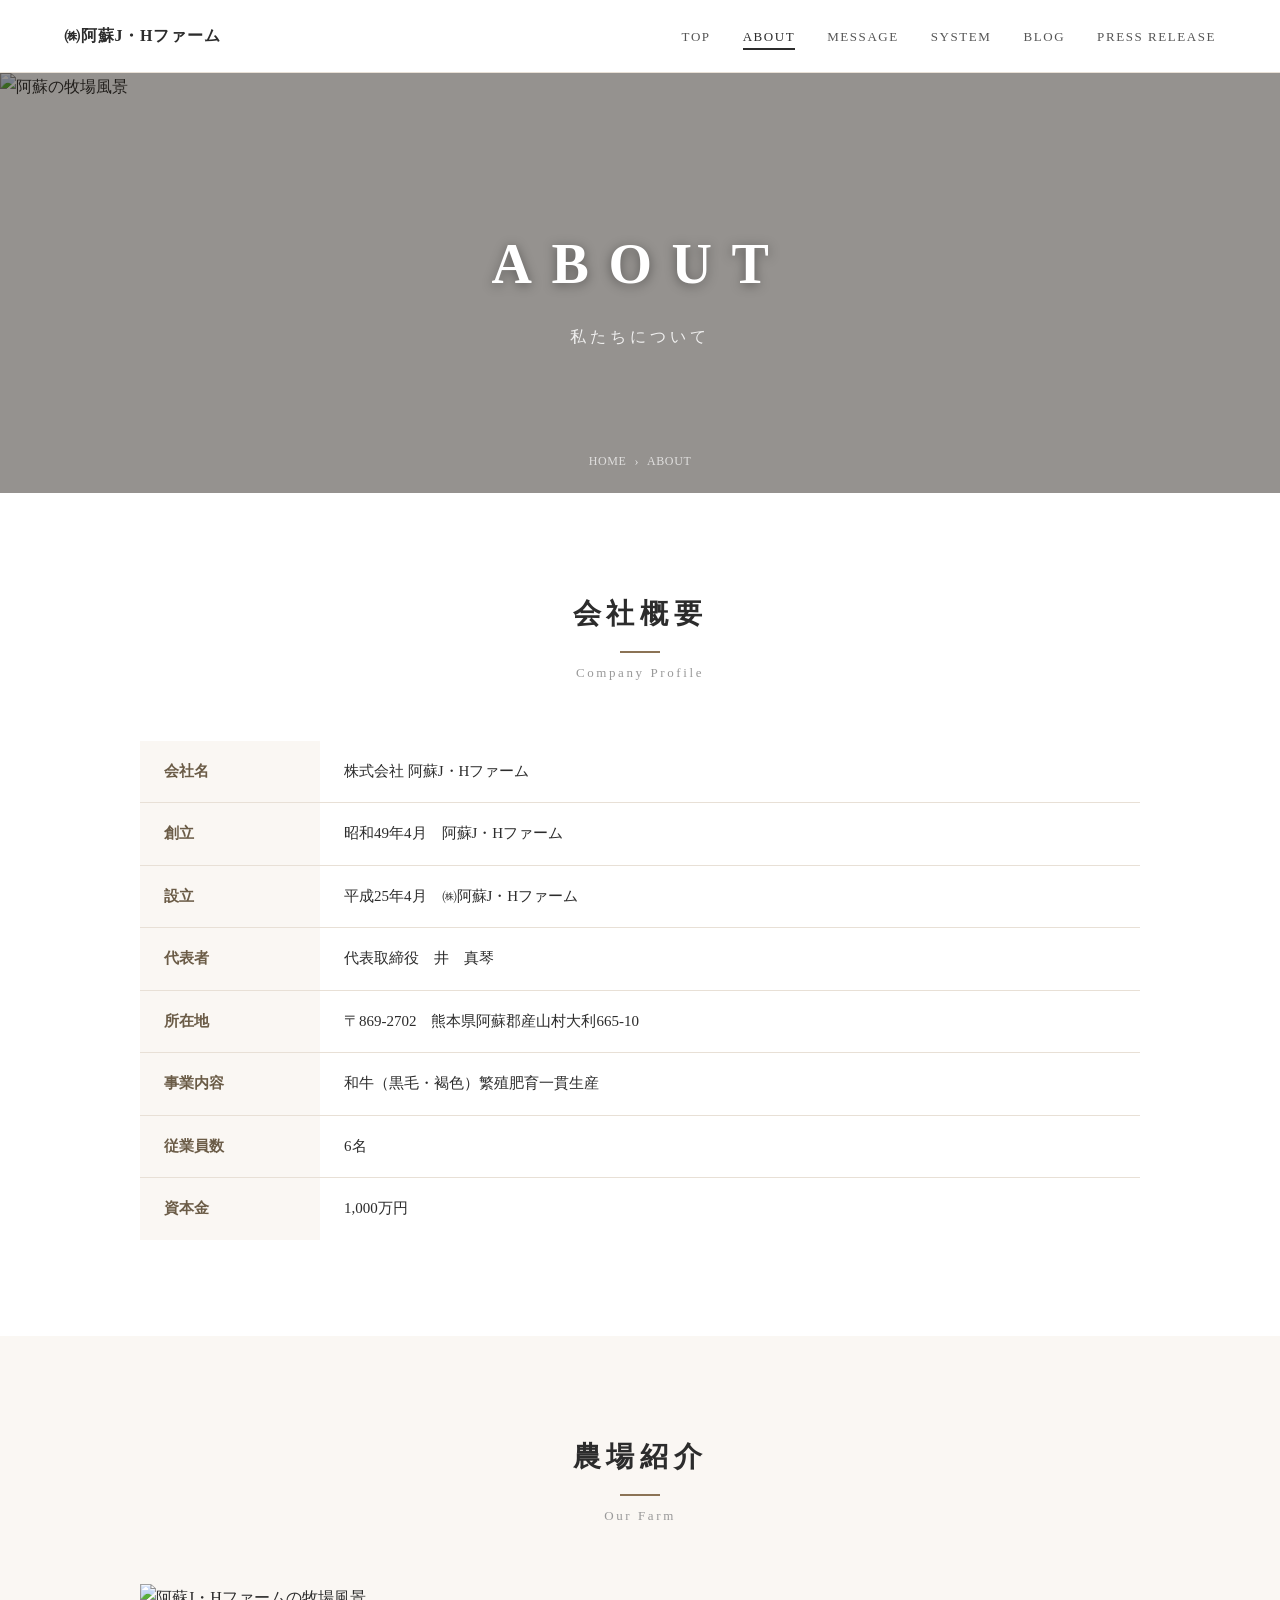
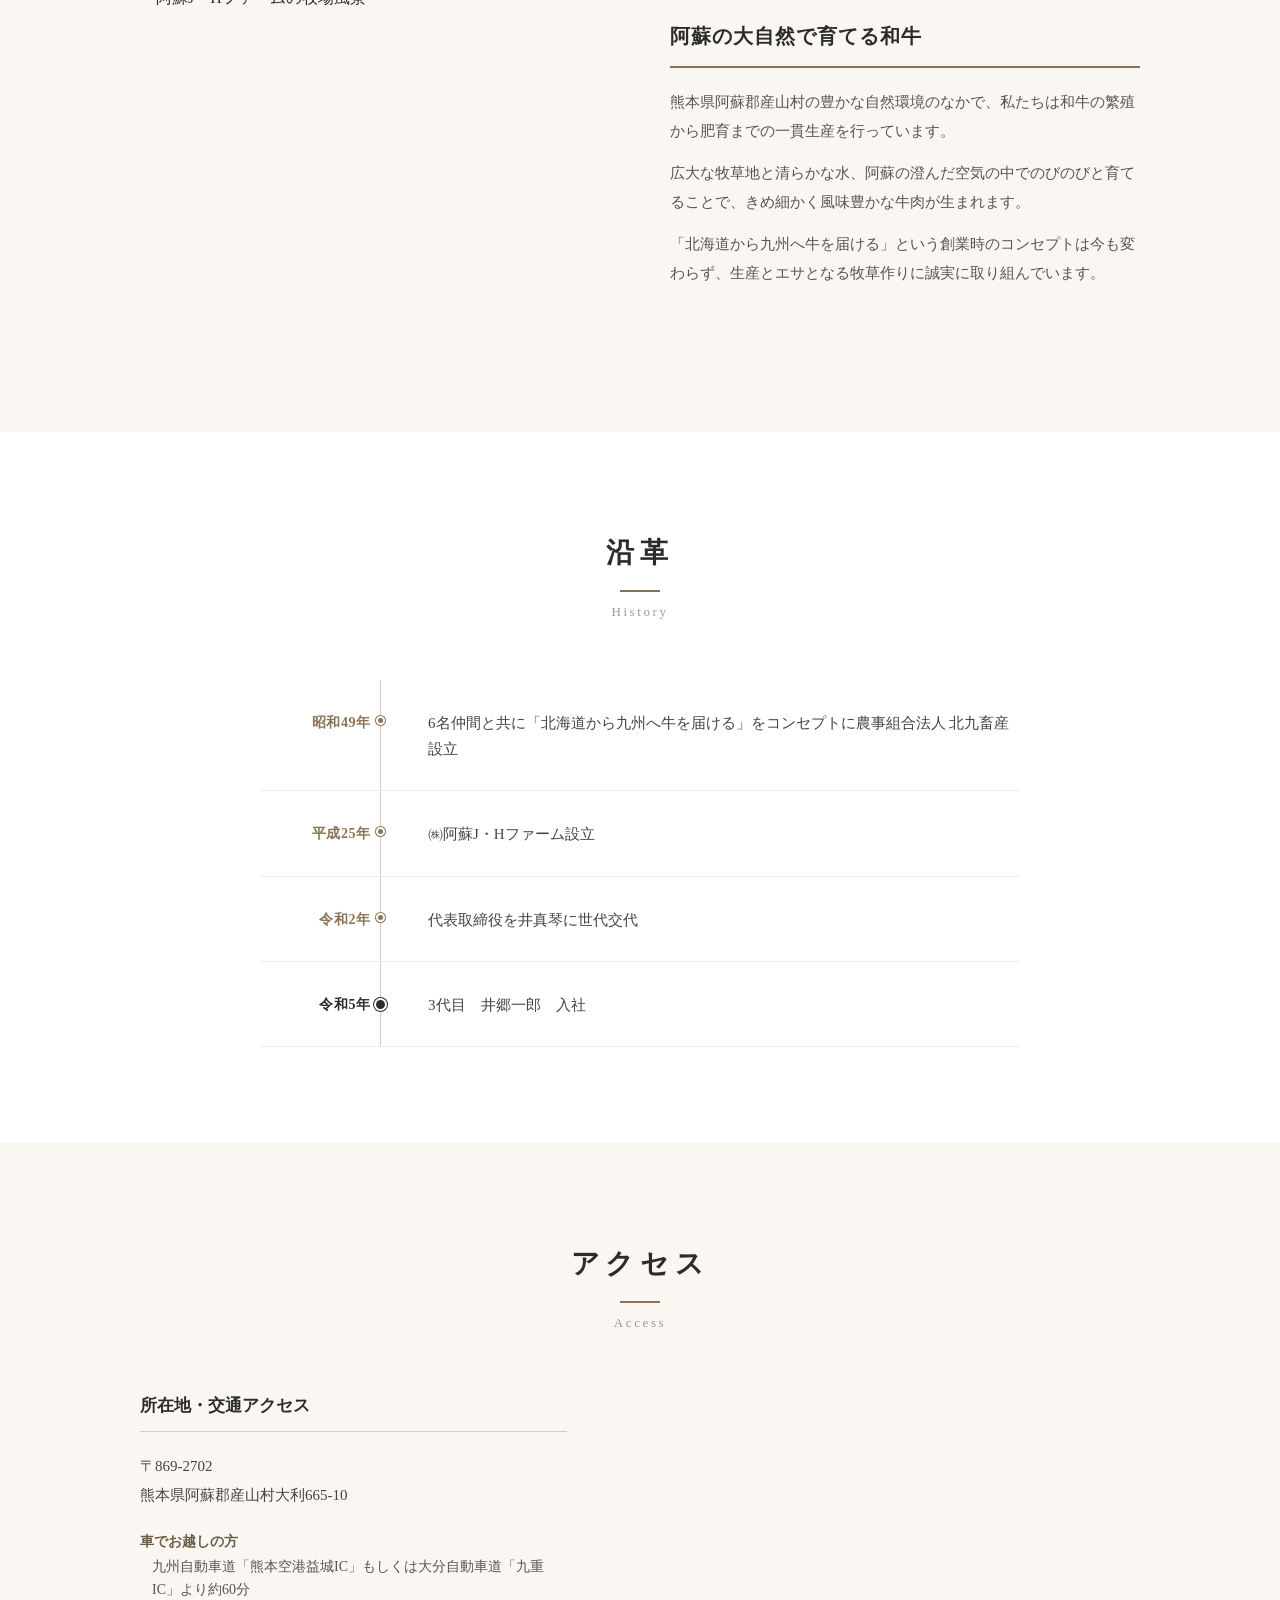
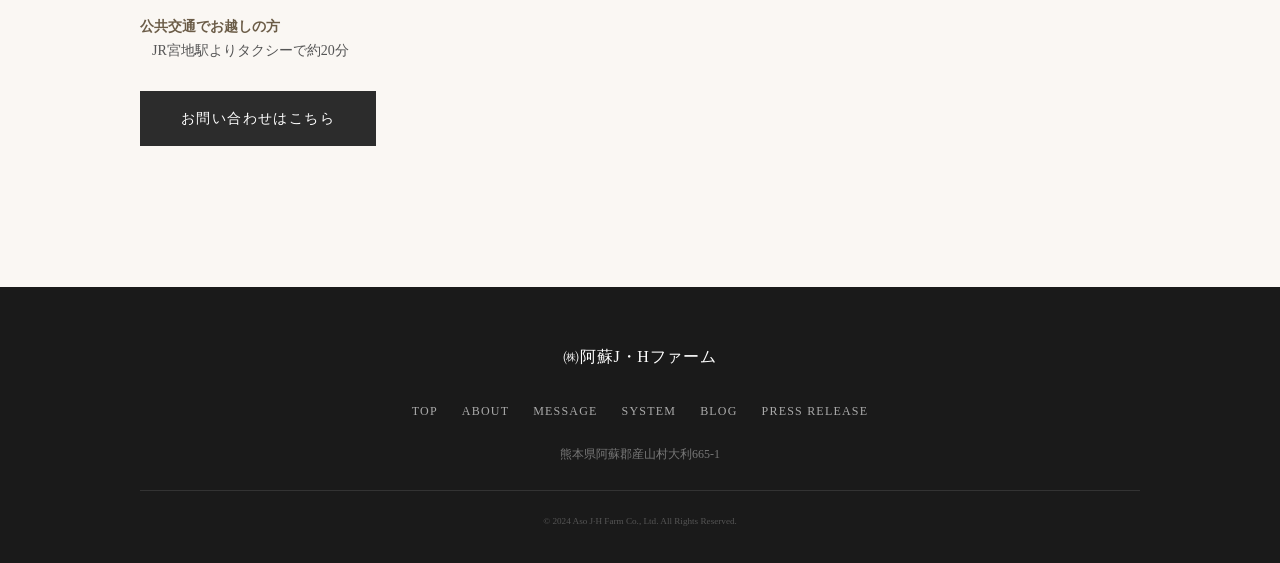
==== commit c27491ff: "fix: ABOUTページの沿革を修正（北九畜産の法人格・年号と縦線の被り解消） - 昭和49年の「㈱北九畜産」を「農事組合法人 北九畜産」に修正 - 沿革タイムラインの年号を9px左に寄せ、縦線との" ====
--- a/about/index.html
+++ b/about/index.html
@@ -135,7 +135,7 @@
           <li class="timeline__item">
             <div class="timeline__year">昭和49年</div>
             <div class="timeline__content">
-              6名仲間と共に「北海道から九州へ牛を届ける」をコンセプトに㈱北九畜産設立
+              6名仲間と共に「北海道から九州へ牛を届ける」をコンセプトに農事組合法人 北九畜産設立
             </div>
           </li>
           <li class="timeline__item">
--- a/about/about.css
+++ b/about/about.css
@@ -184,7 +184,7 @@
   letter-spacing: 0.05em;
   padding-top: 2px;
   text-align: right;
-  padding-right: 0;
+  padding-right: 9px;
 }
 
 .timeline__item--current .timeline__year {
